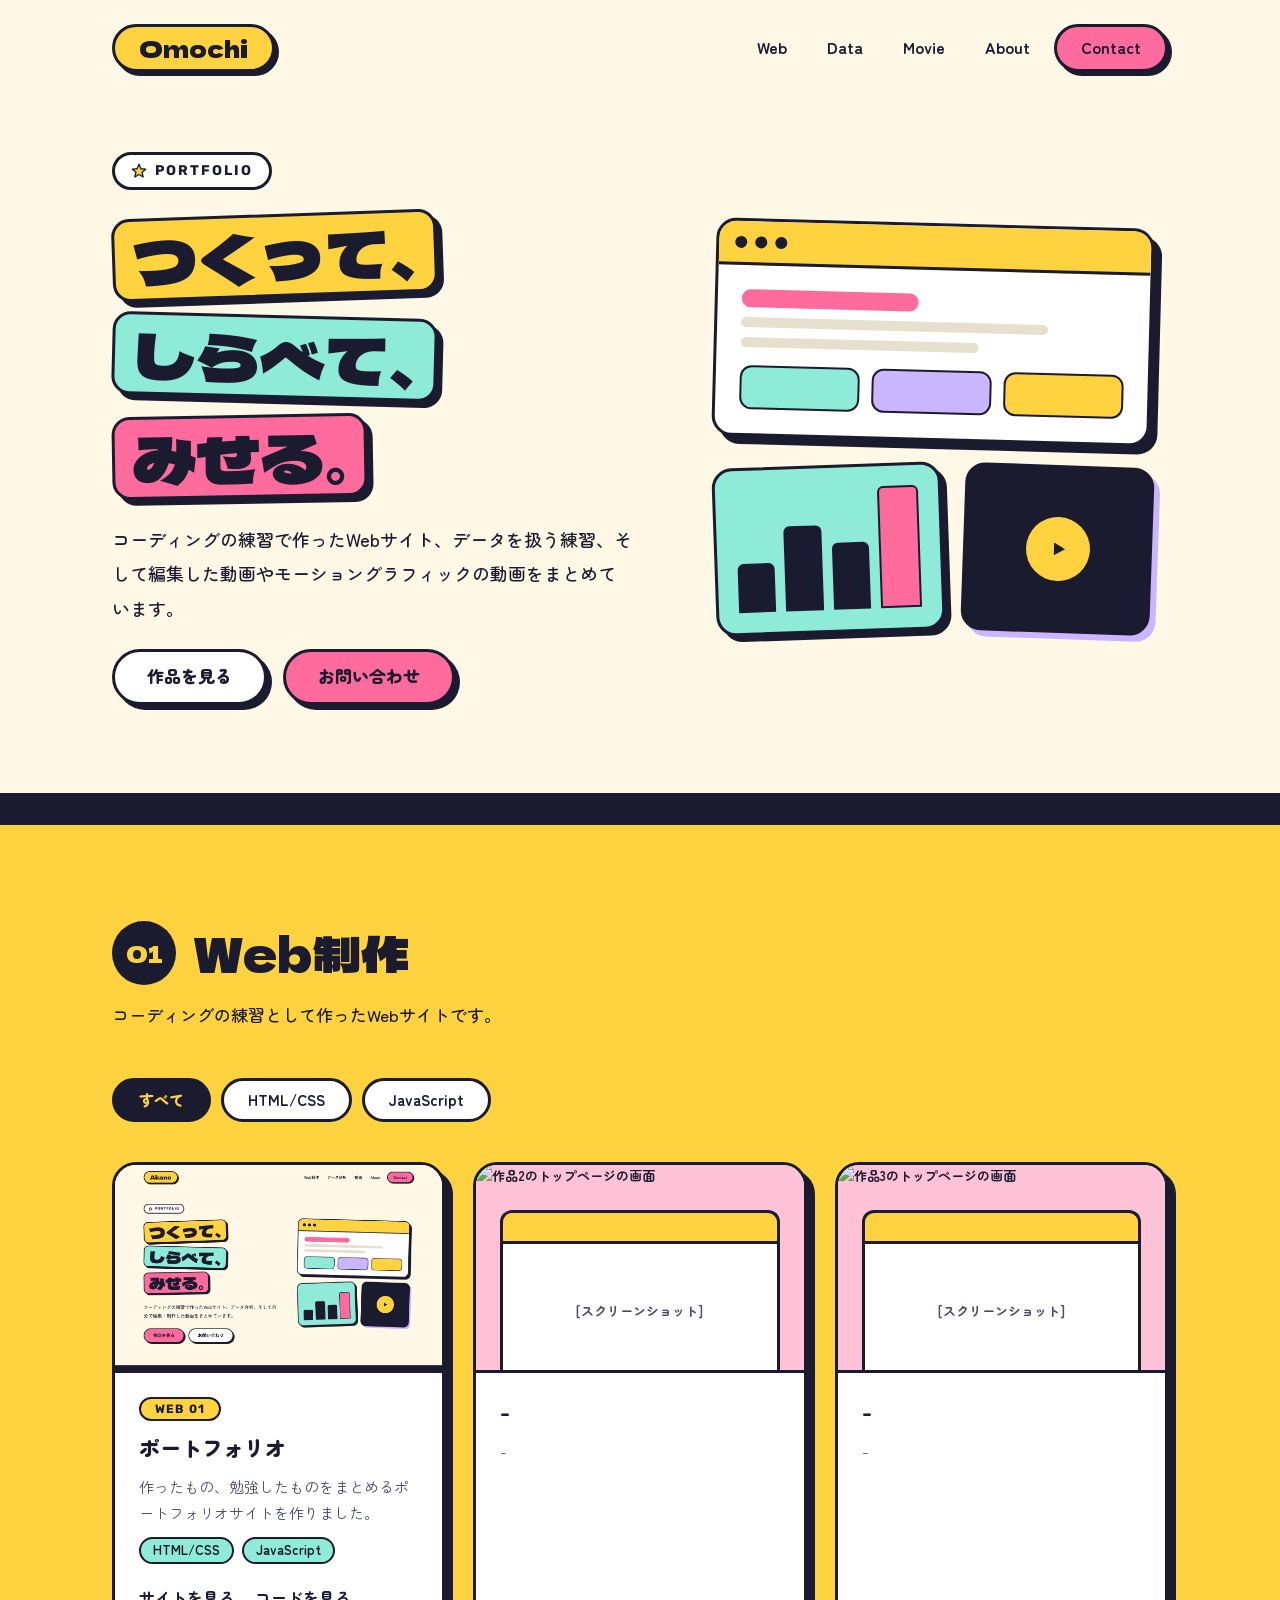
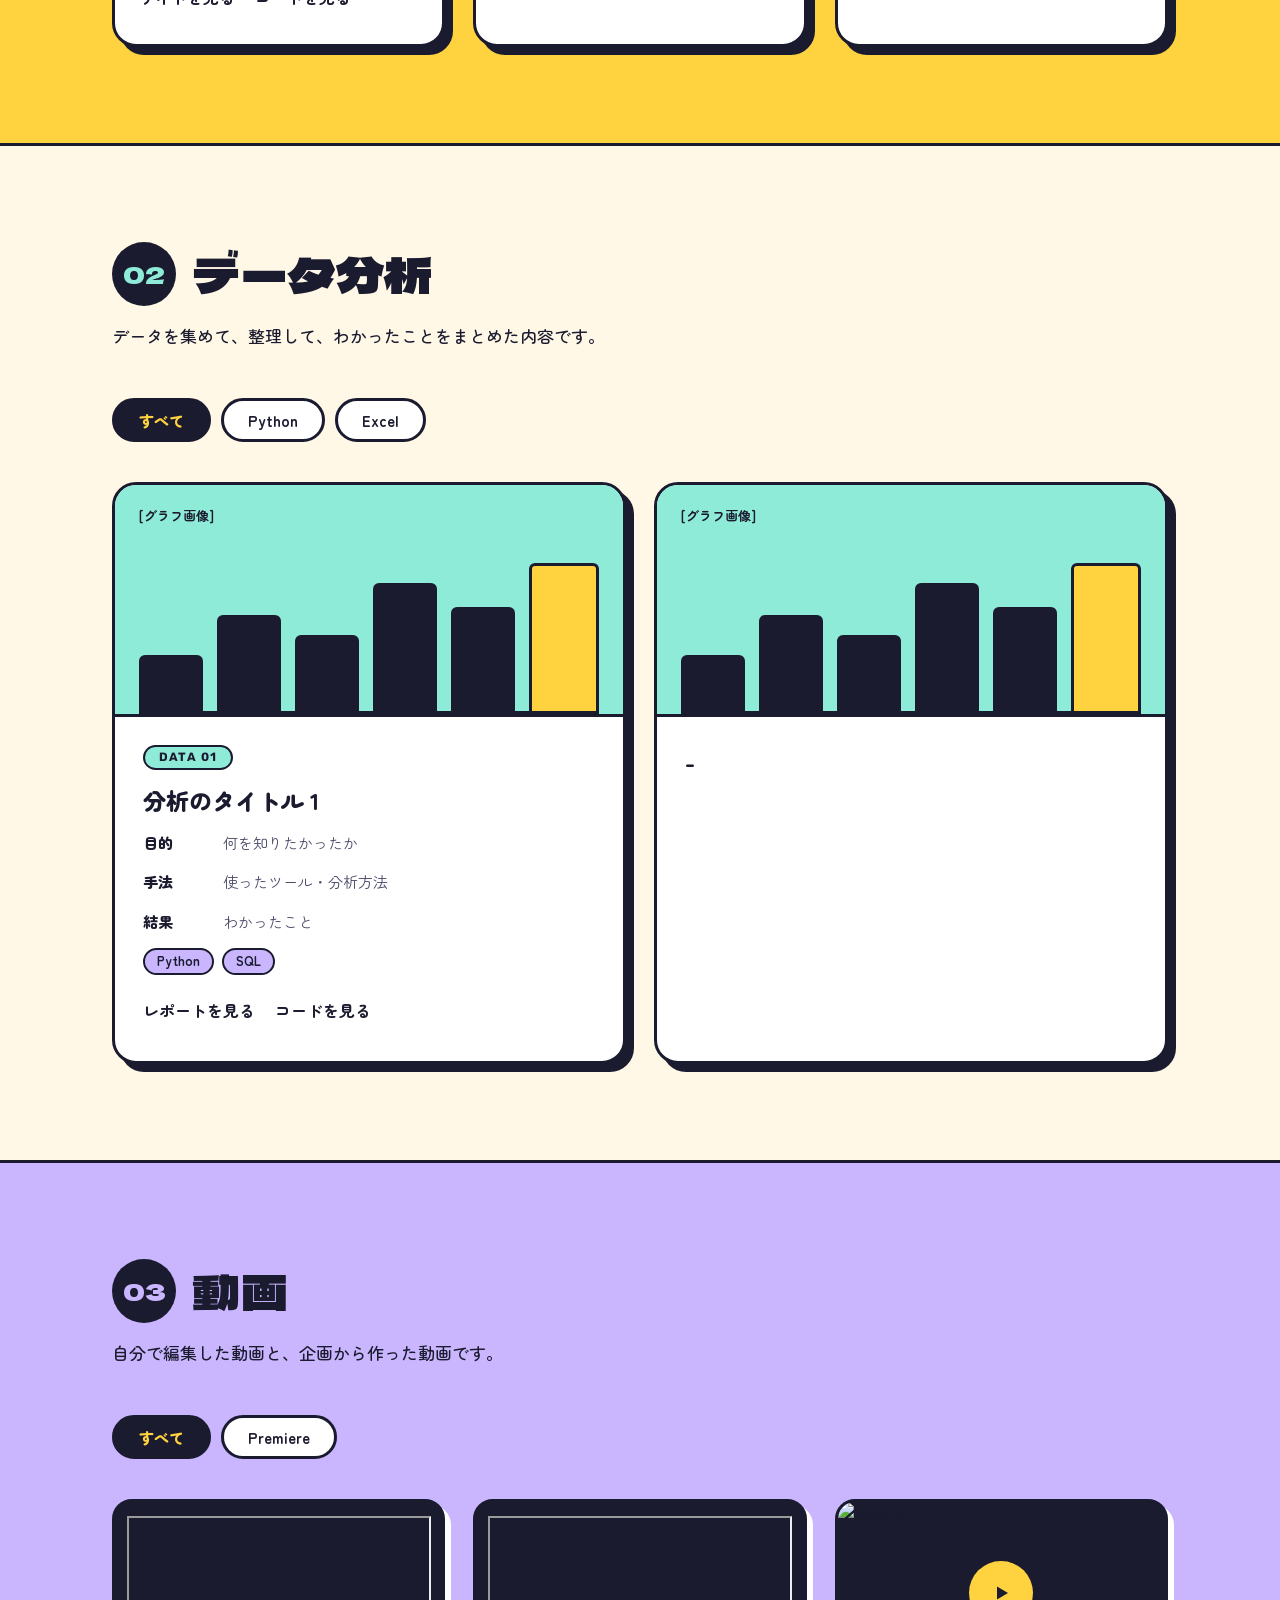
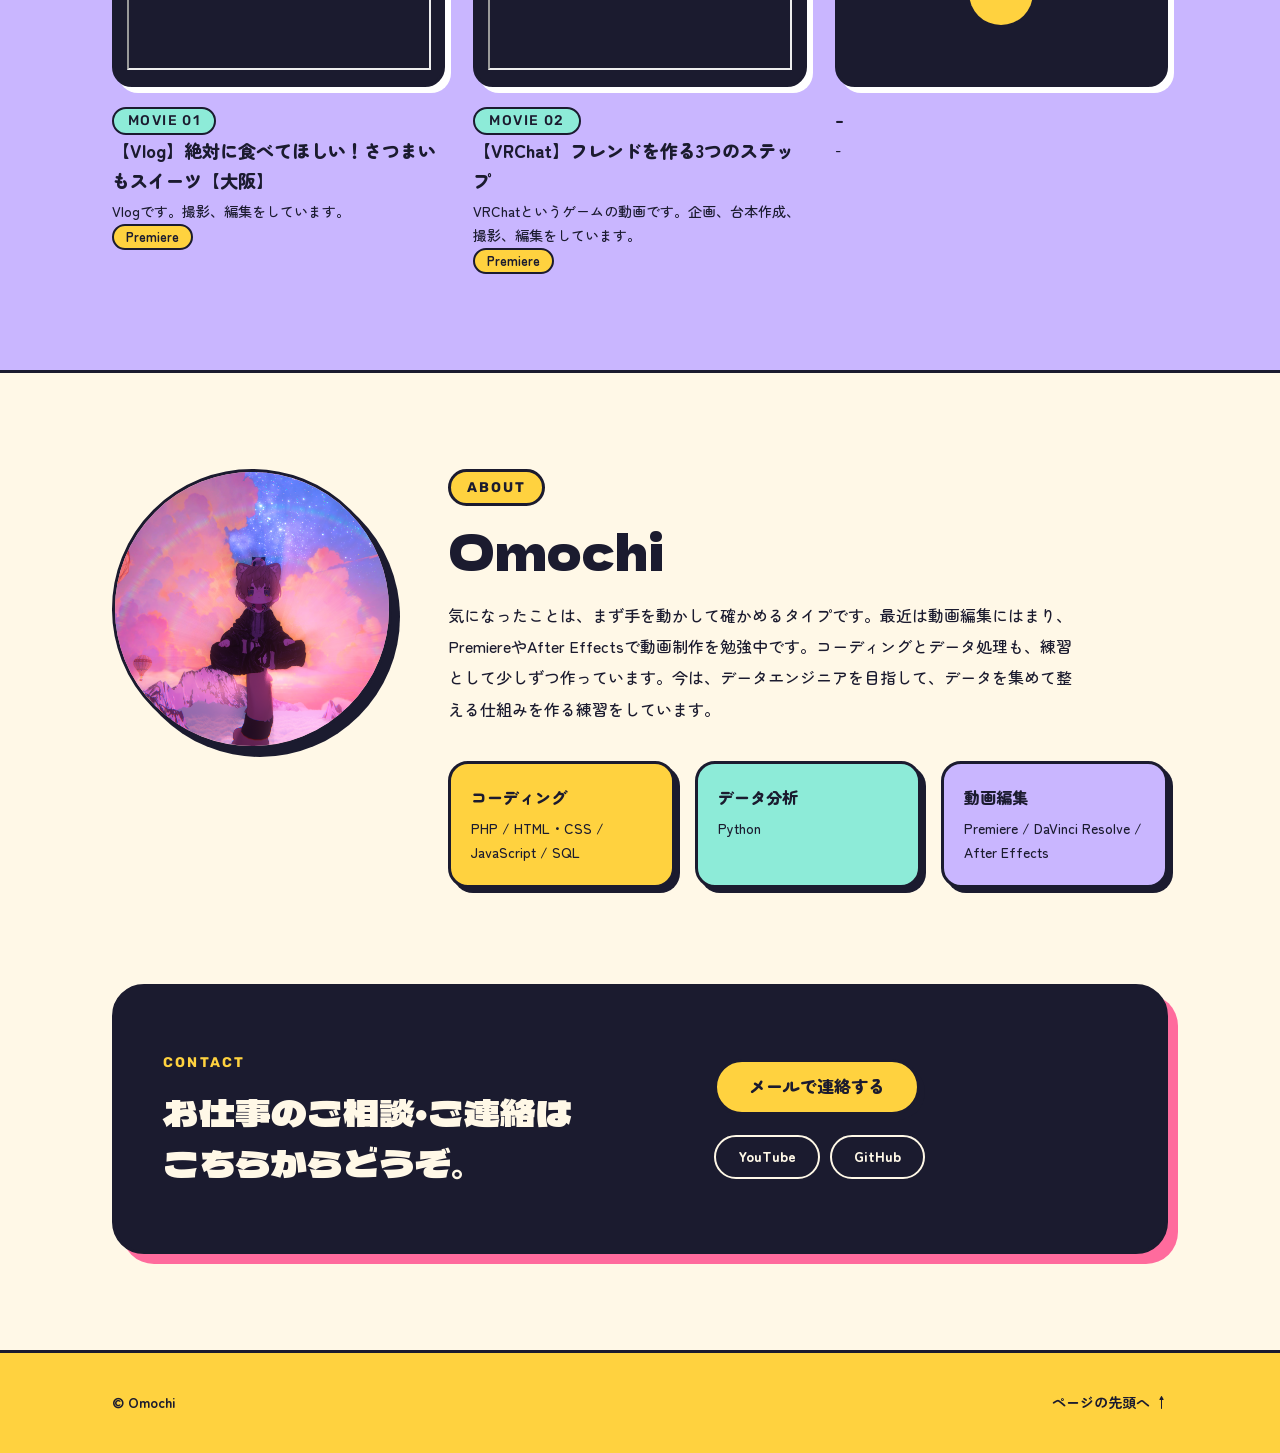
==== index.html @ e85f234b "情報入力した" ====
<!DOCTYPE html>
<html lang="ja">
    <head>
        <meta charset="UTF-8">
        <meta name="viewport" content="width=device-width, initial-scale=1.0">
        <title>Portfolio</title>
        <meta name="description" content="Web・データ・動画の作品をまとめたポートフォリオ">
        <link rel="preconnect" href="https://fonts.googleapis.com">
        <link rel="preconnect" href="https://fonts.gstatic.com" crossorigin>
        <link href="https://fonts.googleapis.com/css2?family=Dela+Gothic+One&family=Zen+Maru+Gothic:wght@400;500;700;900&family=Rubik:wght@500;700&display=swap" rel="stylesheet">
        <link rel="stylesheet" href="css/style.css">
    </head>

    <body>
        <header class="site-header" id="top">
            <div class="wrapper header-inner">
                <a href="index.html" class="pill logo">Omochi</a>

                <nav aria-label="メインメニュー">
                    <ul class="nav">
                        <li><a class="nav-link" href="#web">Web</a></li>
                        <li><a class="nav-link" href="#data">Data</a></li>
                        <li><a class="nav-link" href="#movie">Movie</a></li>
                        <li><a class="nav-link" href="#about">About</a></li>
                        <li><a class="pill pill--pink" href="#contact">Contact</a></li>
                    </ul>
                </nav>
            </div>
        </header>

        <main>
            <!-- ===== ヒーロー ===== -->
            <section class="wrapper hero">
                <div class="hero-text">
                    <div class="eyebrow">
                        <svg viewBox="0 0 24 24" aria-hidden="true"><path d="M12 2l2.9 6.6 7.1.7-5.4 4.7 1.6 7L12 17.3 5.8 21l1.6-7L2 9.3l7.1-.7z"/></svg>
                        PORTFOLIO
                    </div>
                    <h1 class="catch">
                        <span class="box box--web">つくって、</span>
                        <span class="box box--data">しらべて、</span>
                        <span class="box box--movie">みせる。</span>
                    </h1>
                    <p class="lead">コーディングの練習で作ったWebサイト、データを扱う練習、そして編集した動画やモーショングラフィックの動画をまとめています。</p>
                    <ul class="hero-buttons">
                        <li><a class="pill pill--white pill--lg" href="#web">作品を見る</a></li>
                        <li><a class="pill pill--pink pill--lg" href="#contact">お問い合わせ</a></li>
                    </ul>
                </div>

                <div class="hero-visual">
                    <!-- ① ブラウザの窓 -->
                    <div class="window">
                        <div class="window-bar">
                            <span class="dot"></span>
                            <span class="dot"></span>
                            <span class="dot"></span>
                        </div>
                        <div class="window-body">
                            <div class="line line--accent"></div>
                            <div class="line"></div>
                            <div class="line line--short"></div>
                            <div class="blocks">
                                <span class="block block--mint"></span>
                                <span class="block block--lavender"></span>
                                <span class="block block--yellow"></span>
                            </div>
                        </div>
                    </div>

                    <!-- ② と ③ のタイルを横に並べる -->
                    <div class="tiles">
                        <div class="tile tile--chart">
                            <span class="bar" style="height: 40%"></span>
                            <span class="bar" style="height: 70%"></span>
                            <span class="bar" style="height: 55%"></span>
                            <span class="bar bar--accent" style="height: 100%"></span>
                        </div>
                        <div class="tile tile--video">
                            <span class="play">
                                <svg viewBox="0 0 24 24" aria-hidden="true"><path d="M8 5.5v13l11-6.5z"/></svg>
                            </span>
                        </div>
                    </div>
                </div>
            </section>

            <hr class="divider">

            <!-- ===== Web制作 ===== -->
            <section id="web" class="section section--web">
                <div class="wrapper">
                    <div class="section-head">
                        <h2 class="section-title">
                            <span class="circle-number circle--web" aria-hidden="true">01</span>Web制作
                        </h2>
                        <p>コーディングの練習として作ったWebサイトです。</p>
                    </div>

                    <ul class="chips">
                        <li><button type="button" class="chip chip--on">すべて</button></li>
                        <li><button type="button" class="chip">HTML/CSS</button></li>
                        <li><button type="button" class="chip">JavaScript</button></li>
                    </ul>

                    <ul class="cards">
                        <li>
                            <article class="card">
                                <div class="thumb thumb--web">
                                    <img src="img/web01.png" alt="作品1のトップページの画面" width="800" height="500">
                                </div>
                                <div class="card-body">
                                    <p class="badge">WEB 01</p>
                                    <h3><a href="detail-web.html">ポートフォリオ</a></h3>
                                    <p class="card-desc">作ったもの、勉強したものをまとめるポートフォリオサイトを作りました。</p>
                                    <ul class="tags">
                                        <li>HTML/CSS</li>
                                        <li>JavaScript</li>
                                    </ul>
                                    <div class="card-links">
                                        <a href="https://nicol9632.github.io/portfolio/">サイトを見る</a>
                                        <a href="https://github.com/Nicol9632/portfolio">コードを見る</a>
                                    </div>
                                </div>
                            </article>
                        </li>
                        <li>
                            <article class="card">
                                <div class="thumb thumb--web">
                                    <img src="img/work03.webp" alt="作品2のトップページの画面" width="800" height="500" loading="lazy">
                                </div>
                                <div class="card-body">
                                    <h3><a href="detail-web.html">-</a></h3>
                                    <p class="card-desc">-</p>
                                </div>
                            </article>
                        </li>
                        <li>
                            <article class="card">
                                <div class="thumb thumb--web">
                                    <img src="img/work03.webp" alt="作品3のトップページの画面" width="800" height="500" loading="lazy">
                                </div>
                                <div class="card-body">
                                    <h3><a href="detail-web.html">-</a></h3>
                                    <p class="card-desc">-</p>
                                </div>
                            </article>
                        </li>
                    </ul>
                </div>
            </section>

            <!-- ===== データ分析 ===== -->
            <section id="data" class="section section--data">
                <div class="wrapper">
                    <div class="section-head">
                        <h2 class="section-title">
                            <span class="circle-number circle--data" aria-hidden="true">02</span>データ分析
                        </h2>
                        <p>データを集めて、整理して、わかったことをまとめた内容です。</p>
                    </div>
                    
                    <ul class="chips">
                        <li><button type="button" class="chip chip--on">すべて</button></li>
                        <li><button type="button" class="chip">Python</button></li>
                        <li><button type="button" class="chip">Excel</button></li>
                    </ul>

                    <ul class="cards cards--data">
                        <li>
                            <article class="card">
                                <div class="thumb thumb--data">
                                    <div class="thumb-chart">
                                        <span class="bar" style="height: 3.5rem"></span>
                                        <span class="bar" style="height: 6rem"></span>
                                        <span class="bar" style="height: 4.75rem"></span>
                                        <span class="bar" style="height: 8rem"></span>
                                        <span class="bar" style="height: 6.5rem"></span>
                                        <span class="bar bar--highlight" style="height: 9.25rem"></span>
                                    </div>
                                </div>
                                <div class="card-body">
                                    <p class="badge badge--data">DATA 01</p>
                                    <h3><a href="detail-data.html">分析のタイトル 1</a></h3>
                                    <dl class="data-detail">
                                        <dt>目的</dt>
                                        <dd>何を知りたかったか</dd>
                                        <dt>手法</dt>
                                        <dd>使ったツール・分析方法</dd>
                                        <dt>結果</dt>
                                        <dd>わかったこと</dd>
                                    </dl>
                                    <ul class="tags tags--data">
                                        <li>Python</li>
                                        <li>SQL</li>
                                    </ul>
                                    <div class="card-links">
                                        <a href="#">レポートを見る</a>
                                        <a href="#">コードを見る</a>
                                    </div>
                                </div>
                            </article>
                        </li>
                        <li>
                            <article class="card">
                                <div class="thumb thumb--data">
                                    <div class="thumb-chart">
                                        <span class="bar" style="height: 3.5rem"></span>
                                        <span class="bar" style="height: 6rem"></span>
                                        <span class="bar" style="height: 4.75rem"></span>
                                        <span class="bar" style="height: 8rem"></span>
                                        <span class="bar" style="height: 6.5rem"></span>
                                        <span class="bar bar--highlight" style="height: 9.25rem"></span>
                                    </div>
                                </div>
                                <div class="card-body">
                                    <h3>-</h3>
                                </div>
                            </article>
                        </li>
                    </ul>
                </div>
            </section>

            <!-- ===== 動画 ===== -->
            <section id="movie" class="section section--movie">
                <div class="wrapper">
                    <div class="section-head">
                        <h2 class="section-title">
                            <span class="circle-number circle--movie" aria-hidden="true">03</span>動画
                        </h2>
                        <p>自分で編集した動画と、企画から作った動画です。</p>
                    </div>

                    <ul class="chips">
                        <li><button type="button" class="chip chip--on">すべて</button></li>
                        <li><button type="button" class="chip">Premiere</button></li>
                    </ul>

                    <ul class="videos">
                        <li>
                            <div class="video-thumb">
                                <iframe
                                    src="https://www.youtube-nocookie.com/embed/9CtFzP4i19c"
                                    title="動画のタイトル 1"
                                    loading="lazy"
                                    referrerpolicy="strict-origin-when-cross-origin"
                                    allow="encrypted-media; picture-in-picture"
                                    allowfullscreen></iframe>
                            </div>
                            <div>
                                <p class="badge badge--movie">MOVIE 01</p>
                                <h3><a href="detail-movie.html">【Vlog】絶対に食べてほしい！さつまいもスイーツ【大阪】</a></h3>
                                <p>Vlogです。撮影、編集をしています。</p>
                                <ul class="tags tags--movie">
                                    <li>Premiere</li>
                                </ul>
                            </div>
                        </li>
                        <li>
                            <div class="video-thumb">
                                <iframe
                                    src="https://www.youtube.com/embed/8xnH2M6A8n0?si=V2394Ttqogjkibgtc"
                                    title="動画のタイトル 1"
                                    loading="lazy"
                                    referrerpolicy="strict-origin-when-cross-origin"
                                    allow="encrypted-media; picture-in-picture"
                                    allowfullscreen></iframe>
                            </div>
                            <div>
                                <p class="badge badge--movie">MOVIE 02</p>
                                <h3><a href="detail-movie.html">【VRChat】フレンドを作る3つのステップ</a></h3>
                                <p>VRChatというゲームの動画です。企画、台本作成、撮影、編集をしています。</p>
                                <ul class="tags tags--movie">
                                    <li>Premiere</li>
                                </ul>
                            </div>
                        </li><li>
                            <div class="video-thumb">
                                <img src="images/movie03.webp" alt="動画3のサムネイル" width="1280" height="720" loading="lazy">
                                <span class="play"><svg viewBox="0 0 24 24" aria-hidden="true"><path d="M8 5.5v13l11-6.5z"/></svg></span>
                            </div>
                            <div>
                                <h3>-</h3>
                                <p>-</p>
                            </div>
                        </li>
                    </ul>
                </div>
            </section>

            <!-- ===== About ===== -->
            <section id="about" class="section">
                <div class="wrapper about">
                    
                    <div class="about-photo">
                        <img src="img/profile.png" alt="Omochi のプロフィール画像" width="560" height="560">
                    </div>
                    <div class="about-body">
                        <p class="eyebrow eyebrow--yellow">ABOUT</p>
                        <h2 class="about-name">Omochi</h2>
                        <p class="about-text">気になったことは、まず手を動かして確かめるタイプです。最近は動画編集にはまり、PremiereやAfter Effectsで動画制作を勉強中です。コーディングとデータ処理も、練習として少しずつ作っています。今は、データエンジニアを目指して、データを集めて整える仕組みを作る練習をしています。</p>
                        <ul class="skills">
                            <li class="skill skill--yellow">
                                <h3>コーディング</h3>
                                <p>PHP / HTML・CSS / JavaScript / SQL</p>
                            </li>
                            <li class="skill skill--green">
                                <h3>データ分析</h3>
                                <p>Python</p>
                            </li>
                            <li class="skill skill--lavender">
                                <h3>動画編集</h3>
                                <p>Premiere / DaVinci Resolve / After Effects</p>
                            </li>
                        </ul>
                    </div>
                </div>
            </section>

            <!-- ===== Contact ===== -->
            <section id="contact" class="contact">
                <div class="wrapper">
                    <div class="contact-box">
                        <div class="contact-text">
                            <p class="contact-label">CONTACT</p>
                            <h2 class="contact-title">お仕事のご相談・ご連絡は<br>こちらからどうぞ。</h2>
                        </div>
                        <div class="contact-links">
                            <a class="pill pill--lg" href="mailto:mfmf.mfmf.mfmf.pu@gmail.com">メールで連絡する</a>
                            <ul class="sns">
                                <li><a href="https://www.youtube.com/channel/UCH_12EH_TtiWpbzm6Z67nOQ">YouTube</a></li>
                                <li><a href="https://github.com/Nicol9632">GitHub</a></li>
                                <!-- <li><a href="#">X</a></li> 一旦なし　--> 
                            </ul>
                        </div>
                    </div>
                </div>
            </section>
        </main>

        <footer class="site-footer">
            <div class="wrapper footer-inner">
                <small>© Omochi</small>
                <a href="#top">ページの先頭へ ↑</a>
            </div>
        </footer>

        <script src="js/main.js"></script>
    </body>
</html>
---- css/style.css ----
:root {
  --ink: #1B1B2F;
  --ink-soft: #4A4A68;     /* 説明文のグレー */
  --cream: #FFF8E7;
  --yellow: #FFD23F;
  --green: #8DEBD8;
  --pink: #FF6B9D;
  --pink-soft: #FFC2D6;
  --lavender: #C9B6FF;
  --white: #FFFFFF;
  --gray: #E5E5E5;
}

*, *::before, *::after { box-sizing: border-box; }

body {
  margin: 0;
  font-family: "Zen Maru Gothic", sans-serif;
  line-height: 1.7;
  color: var(--ink);
  background-color: var(--cream);
  overflow-x: clip;        /* 傾けた図形が、横にはみ出さないように */
}

a { color: inherit; text-decoration: none; }
a:focus-visible { outline: 3px solid var(--ink); outline-offset: 3px; }

.wrapper {
  max-width: 70rem;
  padding: 0 2rem;
  margin: 0 auto;
}

/* ===== ヘッダー ===== */
.header-inner {
  display: flex;
  flex-wrap: wrap;
  align-items: center;
  justify-content: space-between;
  gap: 1rem 1.5rem;
  min-height: 6rem;
}

/* 丸いボタン */
.pill {
  display: inline-flex;
  align-items: center;
  justify-content: center;
  min-height: 3rem;
  padding: 0 1.5rem;
  background: var(--yellow);
  border: 3px solid var(--ink);
  border-radius: 999px;
  box-shadow: 4px 4px 0 var(--ink);
}

/* 色のバリエーション（.pill より後に書く） */
.pill--pink  { background: var(--pink);  font-weight: 700; }
.pill--white { background: var(--white); font-weight: 700; }

/* 大きいボタン */
.pill--lg {
  min-height: 3.5rem;
  padding: 0 2rem;
  box-shadow: 5px 5px 0 var(--ink);
  font-size: 1.0625rem;
  font-weight: 900;
}

.pill:hover {
  transform: translate(2px, 2px);
  box-shadow: 2px 2px 0 var(--ink);
}

.logo {
  font-family: "Dela Gothic One", sans-serif;
  font-size: 1.5rem;
}

.nav {
  display: flex;
  flex-wrap: wrap;
  align-items: center;
  gap: 0.5rem;
  margin: 0;
  padding: 0;
  list-style: none;
}

.nav-link {
  display: inline-flex;
  align-items: center;
  min-height: 3rem;
  padding: 0 1rem;
  font-weight: 700;
}
.nav-link:hover {
  text-decoration: underline;
  text-decoration-thickness: 3px;
  text-underline-offset: 4px;
}

/* ===== ヒーロー ===== */
.hero {
  display: flex;
  flex-wrap: wrap;
  align-items: center;
  gap: 3.5rem;
  padding-block: 3.5rem 5.5rem;
}

.hero-text {
  flex: 1 1 28.75rem;
  min-width: 0;
  display: flex;
  flex-direction: column;
  align-items: flex-start;
  gap: 1.5rem;
}

/* 「PORTFOLIO」「ABOUT」のチップ */
.eyebrow {
  display: inline-flex;
  align-items: center;
  gap: 0.5rem;
  margin: 0;
  padding: 0.25rem 1rem;
  background: var(--white);
  border: 3px solid var(--ink);
  border-radius: 999px;
  font-family: "Rubik", sans-serif;
  font-size: 0.875rem;
  font-weight: 700;
  letter-spacing: 0.14em;
  line-height: 1.7;
}
.eyebrow--yellow { background: var(--yellow); }
.eyebrow svg { width: 1rem; height: 1rem; }
.eyebrow path {
  fill: var(--yellow);
  stroke: var(--ink);
  stroke-width: 2;
  stroke-linejoin: round;
}

/* キャッチコピー */
.catch {
  display: flex;
  flex-direction: column;
  align-items: flex-start;
  gap: 1.125rem;
  margin: 0;
  font-family: "Dela Gothic One", sans-serif;
  font-weight: 400;
  font-size: 4rem;
  line-height: 1.2;
}

.box {
  padding: 0 1.125rem;
  background: var(--yellow);
  border: 3px solid var(--ink);
  border-radius: 1.125rem;
  box-shadow: 6px 6px 0 var(--ink);
}
.box--web   { transform: rotate(-2deg); }
.box--data  { background: var(--green); transform: rotate(1.5deg); }
.box--movie { background: var(--pink);  transform: rotate(-1deg); }

.lead {
  margin: 0;
  max-width: 32.5rem;
  font-size: 1.125rem;
  font-weight: 500;
  line-height: 1.9;
}

.hero-buttons {
  display: flex;
  flex-wrap: wrap;
  gap: 1rem;
  margin: 0;
  padding: 0;
  list-style: none;
}

/* 右の図形 */
.hero-visual {
  flex: 1 1 25rem;
  min-width: 0;
  display: flex;
  flex-direction: column;
  gap: 1.5rem;
  padding: 1rem;
}

/* ① 窓 */
.window {
  background: var(--white);
  border: 3px solid var(--ink);
  border-radius: 1.25rem;
  box-shadow: 8px 8px 0 var(--ink);
  overflow: hidden;
  transform: rotate(1.5deg);
}
.window-bar {
  display: flex;
  align-items: center;
  gap: 0.5rem;
  min-height: 2.75rem;
  padding: 0 1rem;
  background: var(--yellow);
  border-bottom: 3px solid var(--ink);
}
.dot {
  width: 0.75rem;
  height: 0.75rem;
  border-radius: 50%;
  background: var(--ink);
}
.window-body {
  display: flex;
  flex-direction: column;
  gap: 0.625rem;
  height: 10.5rem;
  padding: 1.5rem;
}
.line {
  width: 80%;
  height: 0.625rem;
  border-radius: 999px;
  background: #E7E0CF;
}
.line--accent { width: 46%; height: 1.125rem; background: var(--pink); }
.line--short  { width: 62%; }
.blocks { display: flex; gap: 0.75rem; margin-top: auto; }
.block {
  flex: 1;
  height: 2.75rem;
  border: 2px solid var(--ink);
  border-radius: 0.75rem;
}
.block--mint     { background: var(--green); }
.block--lavender { background: var(--lavender); }
.block--yellow   { background: var(--yellow); }

/* ② ③ タイル */
.tiles { display: flex; gap: 1.25rem; }
.tile {
  flex: 1;
  min-width: 0;
  height: 10.5rem;
  border: 3px solid var(--ink);
  border-radius: 1.25rem;
  box-shadow: 6px 6px 0 var(--ink);
}

/* ② 棒グラフ（Dataのサムネイルでも、使い回す） */
.tile--chart {
  display: flex;
  align-items: flex-end;
  gap: 0.625rem;
  padding: 1.25rem;
  background: var(--green);
  transform: rotate(-2deg);
}
.bar {
  flex: 1;
  background: var(--ink);
  border-radius: 0.375rem 0.375rem 0 0;
}
.bar--accent { background: var(--pink); border: 2px solid var(--ink); }

/* ③ 再生ボタン（動画のサムネイルでも、使い回す） */
.tile--video {
  display: flex;
  align-items: center;
  justify-content: center;
  background: var(--ink);
  box-shadow: 6px 6px 0 var(--lavender);
  transform: rotate(2deg);
}
.play {
  display: flex;
  align-items: center;
  justify-content: center;
  width: 4rem;
  height: 4rem;
  border-radius: 50%;
  background: var(--yellow);
}
.play svg { width: 1.5rem; height: 1.5rem; fill: var(--ink); }

.divider {
  height: 2rem;
  margin: 0;
  border: 0;
  background: var(--ink);
}

/* ===== セクション共通 ===== */
.section { padding-block: 6rem; }

.section-head { margin-bottom: 3rem; }
.section-head p {
  margin: 1rem 0 0;
  max-width: 35rem;
  font-size: 1.0625rem;
  font-weight: 500;
}

.section-title {
  display: flex;
  align-items: center;
  gap: 1rem;
  margin: 0;
  font-family: "Dela Gothic One", sans-serif;
  font-weight: 400;
  font-size: 3rem;
  line-height: 1.2;
}

/* 丸い番号 */
.circle-number {
  display: inline-grid;
  place-items: center;
  flex: none;
  inline-size: 4rem;
  aspect-ratio: 1;
  border-radius: 50%;
  background: var(--ink);
  font-size: 1.5rem;
  line-height: 1;
}
.circle--web   { color: var(--yellow); }
.circle--data  { color: var(--green); }
.circle--movie { color: var(--lavender); }

.section--web {
  background: var(--yellow);
  border-bottom: 3px solid var(--ink);
}
.section--data { background: var(--cream); }
.section--movie {
  background: var(--lavender);
  border-block: 3px solid var(--ink);
}

/* ===== カードの並び ===== */
.cards {
  display: flex;
  flex-wrap: wrap;
  gap: 2rem 1.75rem;
  margin: 0;
  padding: 0;
  list-style: none;
}
.cards > li {
  display: flex;
  flex: 1 1 18.75rem;
  min-width: 0;
}
.cards--data > li { flex-basis: 27.5rem; }

/* ===== カード1枚 ===== */
.card {
  flex: 1;
  display: flex;
  flex-direction: column;
  background: var(--white);
  border: 3px solid var(--ink);
  border-radius: 1.5rem;
  box-shadow: 8px 8px 0 var(--ink);
  overflow: hidden;
}

/* 画像の枠（画像が無い時は、仮の表示が出る） */
.thumb {
  position: relative;
  display: grid;
  place-items: center;
  aspect-ratio: 8 / 5;
  border-bottom: 3px solid var(--ink);
  background: repeating-linear-gradient(45deg, var(--gray) 0 1rem, var(--white) 1rem 2rem);
  font-size: 0.8125rem;
  font-weight: 700;
}
.thumb img {
  position: static;
  inset: 0;
  z-index: 1;               /* 仮の表示より上に重ねる */
  width: 100%;
  height: 100%;
  object-fit: cover;
}

/* Web：ピンク地にブラウザの窓 */
.thumb--web {
  aspect-ratio: auto;
  height: 13rem;
  background: var(--pink-soft);
  overflow: hidden;
}
.thumb--web::before {
  content: "";
  position: absolute;
  left: 1.5rem;
  right: 1.5rem;
  bottom: 0;
  height: 10rem;
  background: linear-gradient(
    var(--yellow) 0 1.75rem,
    var(--ink) 1.75rem calc(1.75rem + 3px),
    var(--white) calc(1.75rem + 3px)
  );
  border: 3px solid var(--ink);
  border-bottom: 0;
  border-radius: 0.75rem 0.75rem 0 0;
}
.thumb--web::after {
  content: "[スクリーンショット]";
  position: absolute;
  bottom: 3rem;
  color: var(--ink-soft);
}

/* Data：ミント地に棒グラフ */
.thumb--data {
  aspect-ratio: auto;
  height: 14.5rem;
  padding: 1.25rem 1.5rem 0;
  background: var(--green);
  grid-template-rows: auto 1fr;
  place-items: start;
}
.thumb--data::before { content: "[グラフ画像]"; }
.thumb-chart {
  align-self: end;
  width: 100%;
  height: 9.5rem;
  display: flex;
  align-items: flex-end;
  gap: 0.875rem;
  border-bottom: 3px solid var(--ink);
}
.bar--highlight {
  background: var(--yellow);
  border: 3px solid var(--ink);
  border-bottom: 0;
}

/* カードの本文 */
.card-body {
  flex: 1;
  display: flex;
  flex-direction: column;
  gap: 0.75rem;
  padding: 1.5rem;
}
.card-body p { margin: 0; }
.card-desc { color: var(--ink-soft); font-size: 0.9375rem; }

.badge {
  align-self: flex-start;
  padding: 0 0.875rem;
  background: var(--yellow);
  color: var(--ink);
  border: 2px solid var(--ink);
  border-radius: 999px;
  font-family: "Rubik", sans-serif;
  font-size: 0.75rem;
  font-weight: 700;
  letter-spacing: 0.1em;
}
.badge--data { background: var(--green); }
.badge--movie { background: var(--green); width: fit-content;}

.card h3 {
  margin: 0;
  font-size: 1.3125rem;
  font-weight: 900;
  line-height: 1.4;
}

.tags {
  display: flex;
  flex-wrap: wrap;
  gap: 0.5rem;
  margin: 0;
  padding: 0;
  list-style: none;
}
.tags li {
  padding: 0 0.75rem;
  background: var(--green);
  border: 2px solid var(--ink);
  border-radius: 999px;
  font-size: 0.8125rem;
  font-weight: 700;
}
/* .tags li:nth-child(even) { background: var(--lavender); } */
.tags--data li { background: var(--lavender); }
.tags--movie li { background: var(--yellow); }

.card-links {
  display: flex;
  flex-wrap: wrap;
  gap: 0.25rem 1.25rem;
  margin-top: auto;
}
.card-links a {
  display: inline-flex;
  align-items: center;
  min-height: 2.75rem;
  font-weight: 700;
}
/* .card-links a:first-child { font-weight: 900; } */

.card h3 a:hover,
.card-links a:hover,
.videos h3 a:hover {
  text-decoration: underline;
  text-decoration-thickness: 3px;
  text-underline-offset: 4px;
}

/* Dataのカードだけ、少し大きく */
.cards--data .card-body { padding: 1.75rem; gap: 0.875rem; }
.cards--data h3 { font-size: 1.4375rem; }

/* 目的・手法・結果 */
.data-detail {
  display: grid;
  grid-template-columns: 4rem 1fr;
  gap: 0.875rem 1rem;
  margin: 0;
  font-size: 0.9375rem;
}
.data-detail dt { font-weight: 900; }
.data-detail dd { margin: 0; color: var(--ink-soft); }

/* ===== 動画 ===== */
.chips {
  display: flex;
  flex-wrap: wrap;
  gap: 0.625rem;
  margin: 0 0 2.5rem;
  padding: 0;
  list-style: none;
}
.chip {
  min-height: 2.75rem;
  padding: 0 1.5rem;
  background: var(--white);
  color: var(--ink);
  border: 3px solid var(--ink);
  border-radius: 999px;
  font-family: inherit;
  font-size: 0.9375rem;
  font-weight: 700;
  cursor: pointer;
}
.chip--on { background: var(--ink); color: var(--yellow); font-weight: 900; }

.videos {
  display: flex;
  flex-wrap: wrap;
  gap: 2.25rem 1.75rem;
  margin: 0;
  padding: 0;
  list-style: none;
}
.videos > li {
  flex: 1 1 18.75rem;
  min-width: 0;
  display: flex;
  flex-direction: column;
  gap: 1rem;
}

.video-thumb {
  position: relative;
  display: grid;
  place-items: center;
  aspect-ratio: 16 / 9;
  background: var(--ink);
  border: 3px solid var(--ink);
  border-radius: 1.25rem;
  box-shadow: 6px 6px 0 var(--white);
  overflow: hidden;
}
.video-thumb img {
  position: absolute;
  inset: 0;
  width: 100%;
  height: 100%;
  object-fit: cover;
}
.video-thumb .play { position: relative; z-index: 1; }

.videos h3 { margin: 0; font-size: 1.125rem; font-weight: 900; }
.videos p { margin: 0.25rem 0 0; font-size: 0.875rem; font-weight: 500; }

/* ===== About ===== */
.about {
  display: flex;
  flex-wrap: wrap;
  align-items: flex-start;
  gap: 3.5rem;
}
.about-photo {
  flex: 0 1 17.5rem;
  display: grid;
  place-items: center;
  width: 100%;
  max-width: 17.5rem;
  aspect-ratio: 1;
  background: var(--pink-soft);
  border: 3px solid var(--ink);
  border-radius: 50%;
  box-shadow: 8px 8px 0 var(--ink);
  overflow: hidden;
  font-size: 0.875rem;
  font-weight: 700;
}
.about-body { flex: 1 1 30rem; min-width: 0; }
.about-photo img {
  width: 100%;
  height: 100%;
  object-fit: cover;
}.about-name {
  margin: 1rem 0 0;
  font-family: "Dela Gothic One", sans-serif;
  font-weight: 400;
  font-size: 3rem;
  line-height: 1.2;
}
.about-text {
  margin: 1.25rem 0 0;
  max-width: 39rem;
  font-weight: 500;
  line-height: 1.95;
}

.skills {
  display: flex;
  flex-wrap: wrap;
  gap: 1.25rem;
  margin: 2.25rem 0 0;
  padding: 0;
  list-style: none;
}
.skill {
  flex: 1 1 11rem;
  min-width: 0;
  padding: 1.25rem;
  border: 3px solid var(--ink);
  border-radius: 1.25rem;
  box-shadow: 5px 5px 0 var(--ink);
}
.skill h3 { margin: 0; font-size: 1rem; font-weight: 900; }
.skill p  { margin: 0.375rem 0 0; font-size: 0.875rem; font-weight: 500; }
.skill--yellow   { background: var(--yellow); }
.skill--green    { background: var(--green); }
.skill--lavender { background: var(--lavender); }

/* ===== Contact ===== */
.contact { padding-bottom: 6rem; }

.contact-box {
  display: flex;
  flex-wrap: wrap;
  align-items: center;
  gap: 2rem 3rem;
  padding: 4rem 3rem;
  background: var(--ink);
  border: 3px solid var(--ink);
  border-radius: 2rem;
  box-shadow: 10px 10px 0 var(--pink);
}
.contact-text { flex: 1 1 23.75rem; min-width: 0; }
.contact-label {
  margin: 0;
  color: var(--yellow);
  font-family: "Rubik", sans-serif;
  font-size: 0.875rem;
  font-weight: 700;
  letter-spacing: 0.16em;
}
.contact-title {
  margin: 0.75rem 0 0;
  color: var(--cream);
  font-family: "Dela Gothic One", sans-serif;
  font-weight: 400;
  font-size: 2.25rem;
  line-height: 1.4;
}

.contact-links {
  flex: 1 1 17.5rem;
  min-width: 0;
  display: flex;
  flex-direction: column;
  align-items: flex-start;
  gap: 1.25rem;
}
.sns {
  display: flex;
  flex-wrap: wrap;
  gap: 0.625rem;
  margin: 0;
  padding: 0;
  list-style: none;
}
.sns a {
  display: inline-flex;
  align-items: center;
  min-height: 2.75rem;
  padding: 0 1.375rem;
  border: 2px solid var(--cream);
  border-radius: 999px;
  color: var(--cream);
  font-size: 0.875rem;
  font-weight: 900;
}
.sns a:hover { background: var(--cream); color: var(--ink); }

/* ===== フッター ===== */
.site-footer {
  background: var(--yellow);
  border-top: 3px solid var(--ink);
}
.footer-inner {
  display: flex;
  flex-wrap: wrap;
  justify-content: space-between;
  align-items: center;
  gap: 0.5rem;
  padding-block: 1.75rem;
  font-size: 0.875rem;
  font-weight: 700;
}
.footer-inner small { font-size: inherit; }
.footer-inner a {
  display: inline-flex;
  align-items: center;
  min-height: 2.75rem;
}
.footer-inner a:hover {
  text-decoration: underline;
  text-decoration-thickness: 3px;
  text-underline-offset: 4px;
}

/* ===== 狭い画面 ===== */
@media (max-width: 640px) {
  .header-inner { justify-content: center; padding-block: 1rem; }
  .nav { justify-content: center; }

  .hero { padding-block: 2rem 4rem; }
  .catch { font-size: 2.5rem; }

  .section { padding-block: 4rem; }
  .section-title { font-size: 2rem; }
  .circle-number { inline-size: 3.5rem; font-size: 1.25rem; }
  .about-name { font-size: 2.25rem; }

  .contact-box { padding: 2.5rem 1.5rem; }
  .contact-title { font-size: 1.5rem; }
}
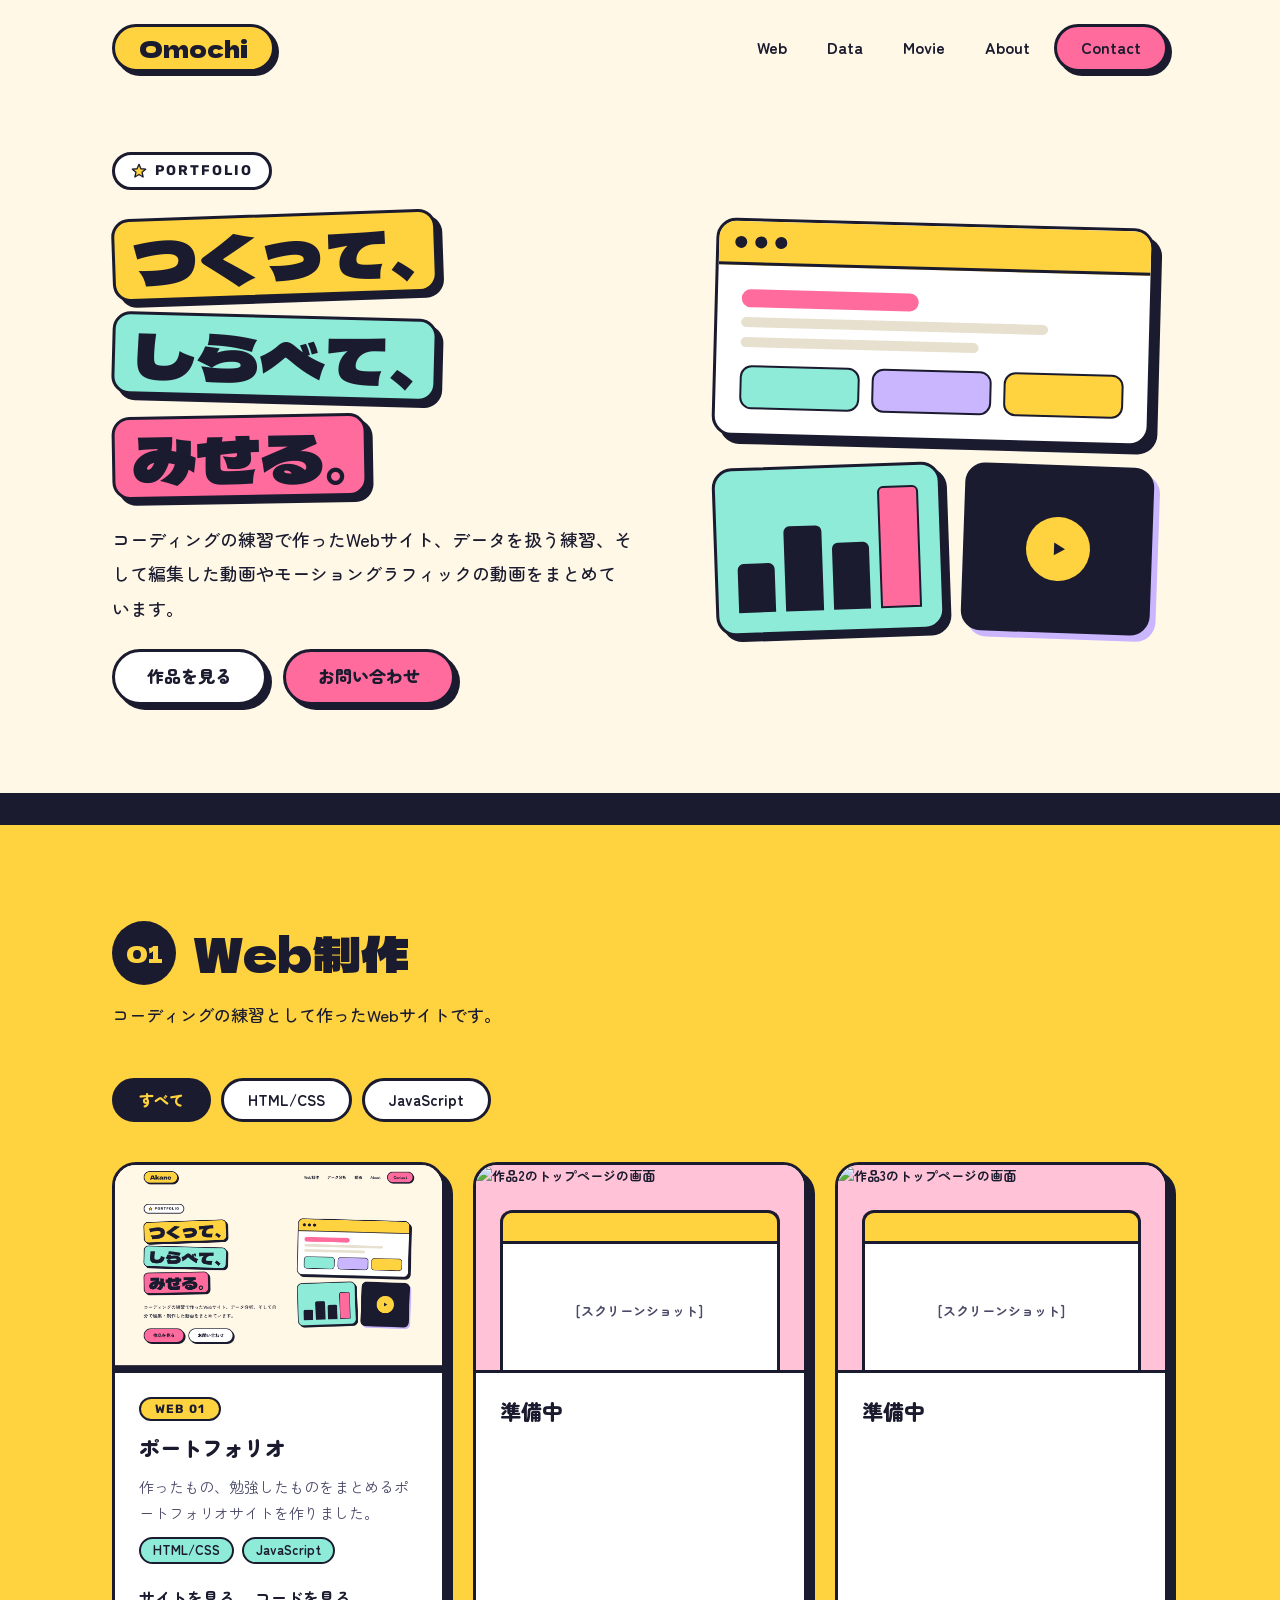
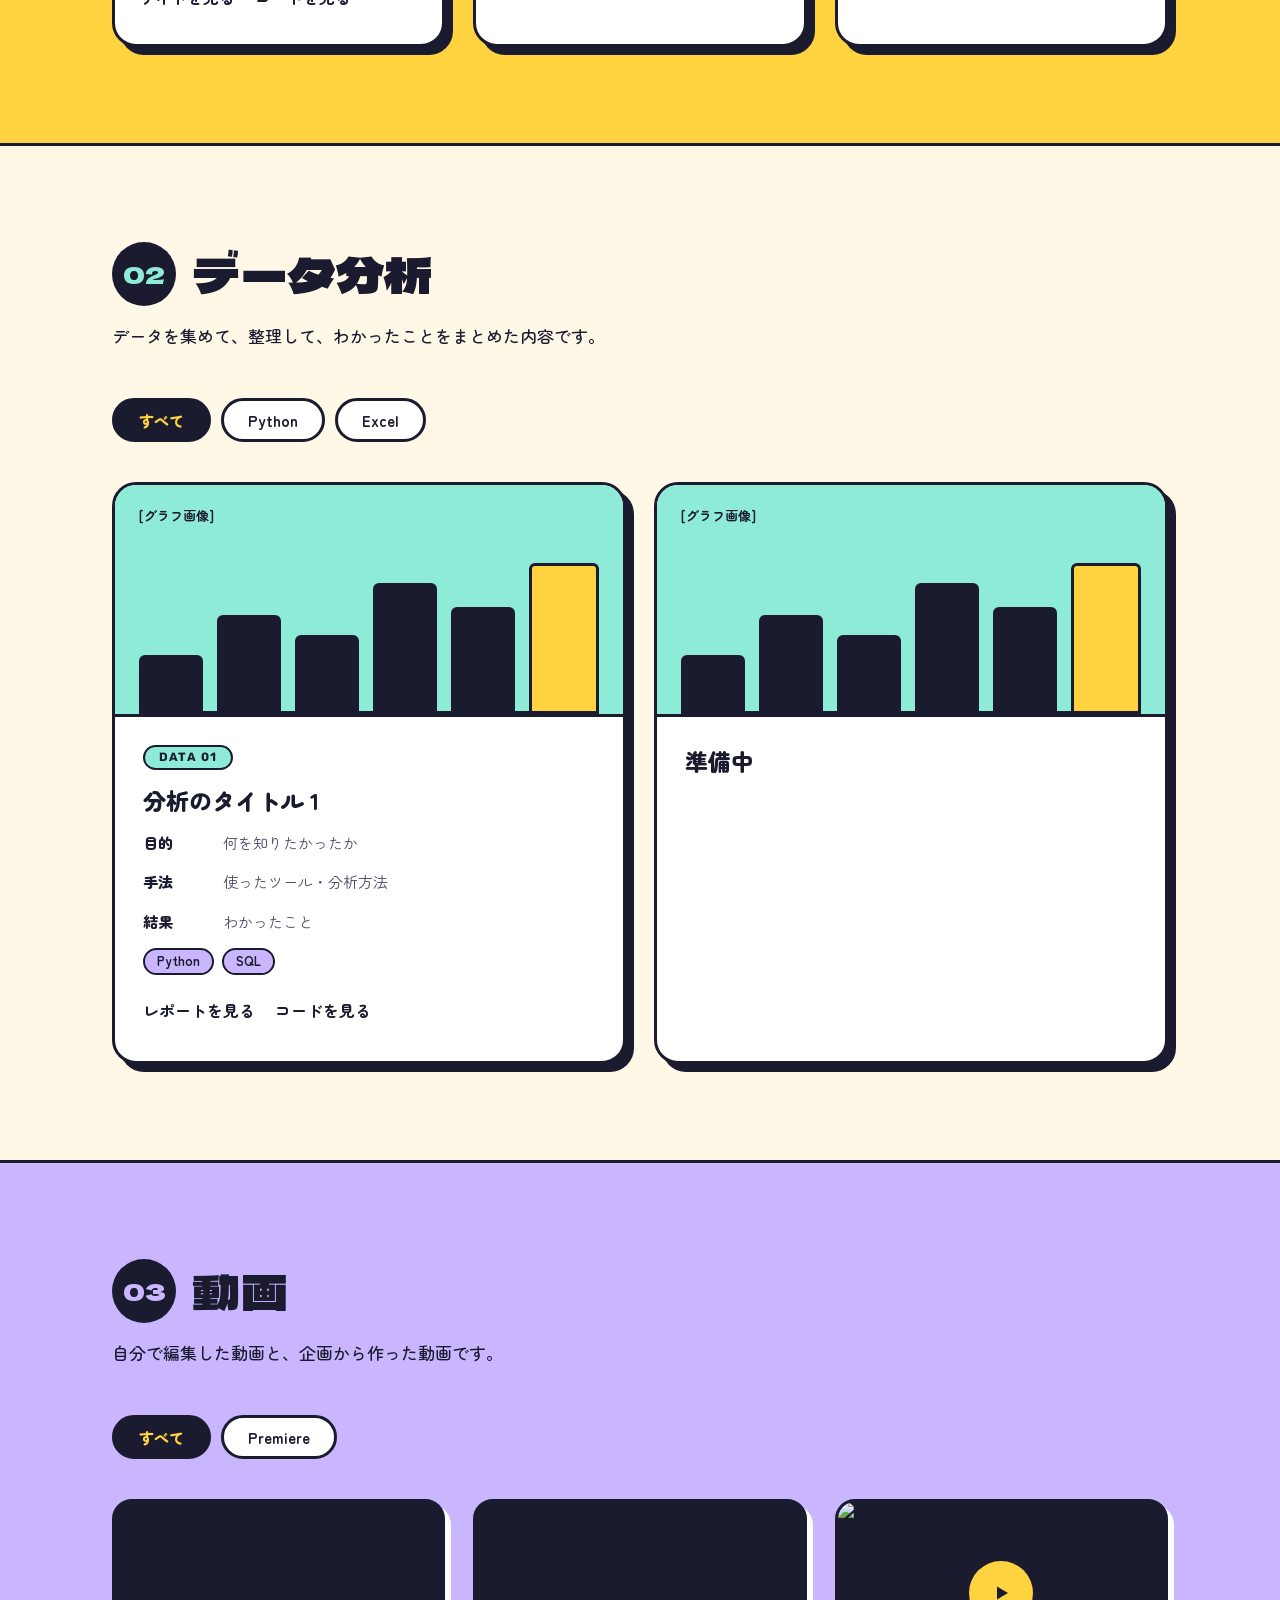
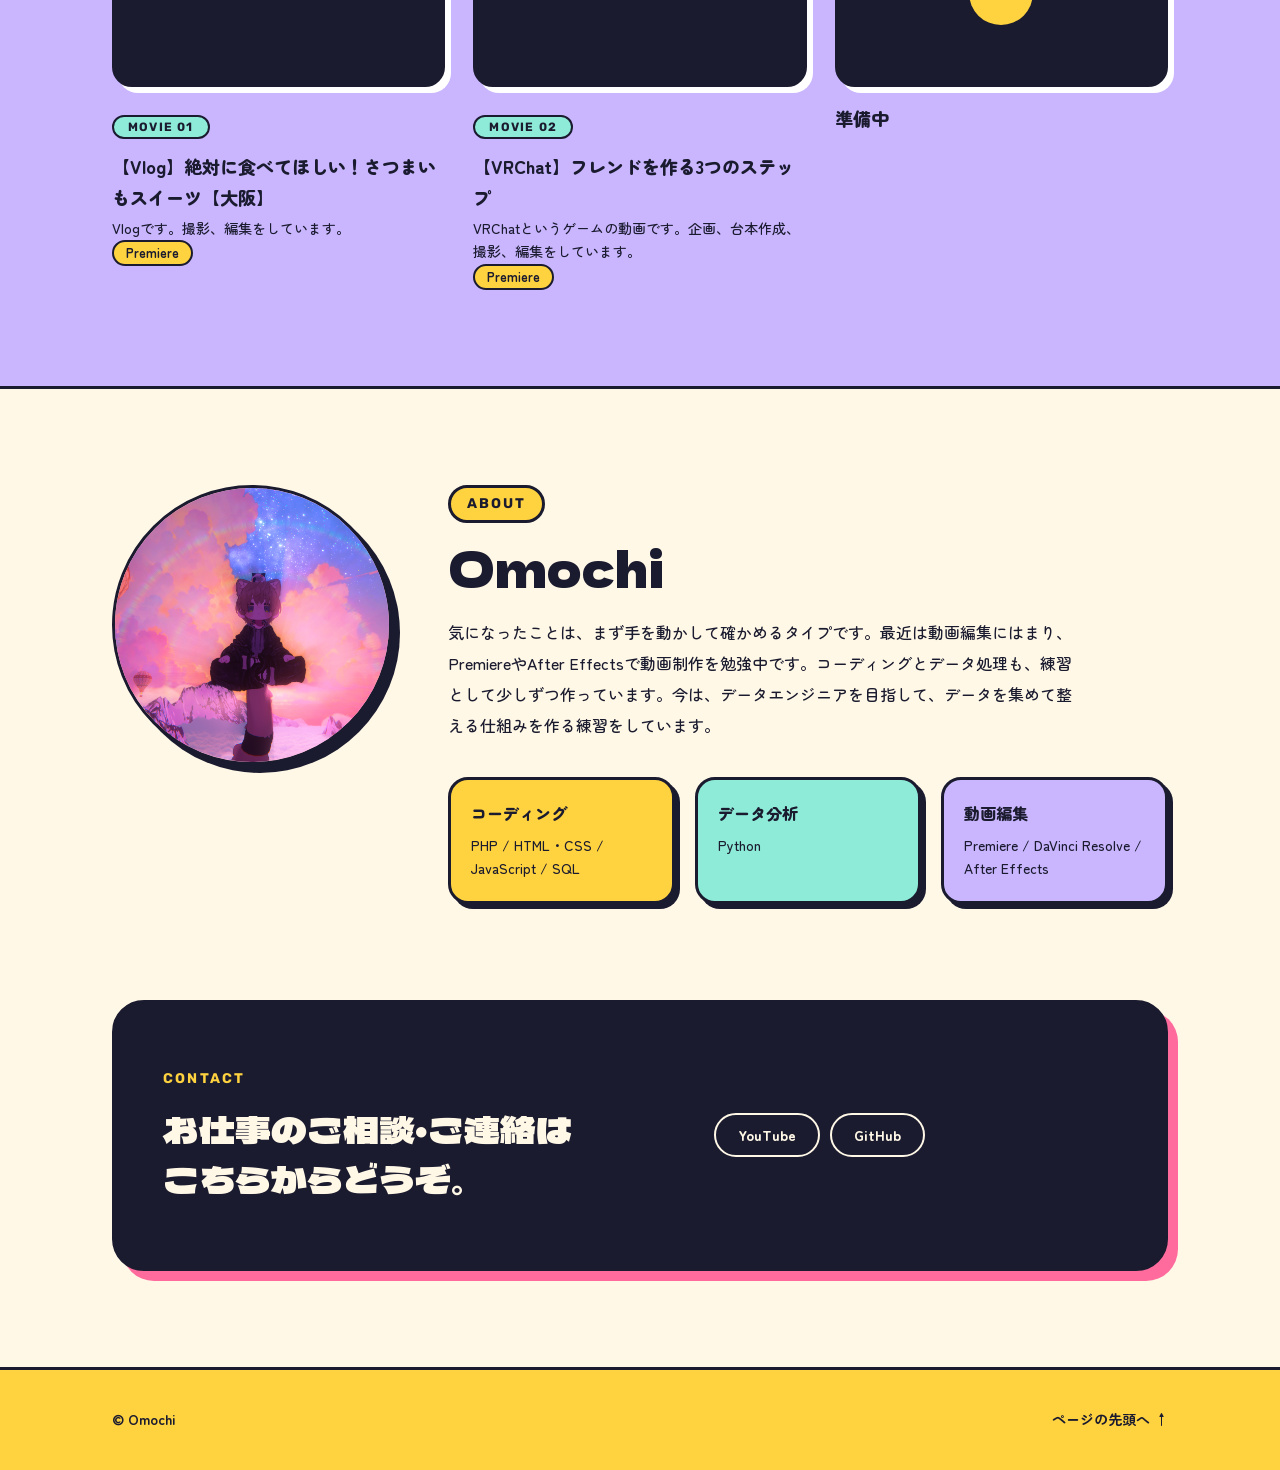
==== commit d9fc302f: "修正" ====
--- a/index.html
+++ b/index.html
@@ -130,8 +130,7 @@
                                     <img src="img/work03.webp" alt="作品2のトップページの画面" width="800" height="500" loading="lazy">
                                 </div>
                                 <div class="card-body">
-                                    <h3><a href="detail-web.html">-</a></h3>
-                                    <p class="card-desc">-</p>
+                                    <h3><a href="detail-web.html">準備中</a></h3>
                                 </div>
                             </article>
                         </li>
@@ -141,8 +140,7 @@
                                     <img src="img/work03.webp" alt="作品3のトップページの画面" width="800" height="500" loading="lazy">
                                 </div>
                                 <div class="card-body">
-                                    <h3><a href="detail-web.html">-</a></h3>
-                                    <p class="card-desc">-</p>
+                                    <h3><a href="detail-web.html">準備中</a></h3>
                                 </div>
                             </article>
                         </li>
@@ -214,7 +212,7 @@
                                     </div>
                                 </div>
                                 <div class="card-body">
-                                    <h3>-</h3>
+                                    <h3>準備中</h3>
                                 </div>
                             </article>
                         </li>
@@ -242,7 +240,7 @@
                             <div class="video-thumb">
                                 <iframe
                                     src="https://www.youtube-nocookie.com/embed/9CtFzP4i19c"
-                                    title="動画のタイトル 1"
+                                    title="さつまいもスイーツ"
                                     loading="lazy"
                                     referrerpolicy="strict-origin-when-cross-origin"
                                     allow="encrypted-media; picture-in-picture"
@@ -260,8 +258,8 @@
                         <li>
                             <div class="video-thumb">
                                 <iframe
-                                    src="https://www.youtube.com/embed/8xnH2M6A8n0?si=V2394Ttqogjkibgtc"
-                                    title="動画のタイトル 1"
+                                    src="https://www.youtube.com/embed/8xnH2M6A8n0"
+                                    title="フレンドを作る3つのステップ"
                                     loading="lazy"
                                     referrerpolicy="strict-origin-when-cross-origin"
                                     allow="encrypted-media; picture-in-picture"
@@ -281,8 +279,7 @@
                                 <span class="play"><svg viewBox="0 0 24 24" aria-hidden="true"><path d="M8 5.5v13l11-6.5z"/></svg></span>
                             </div>
                             <div>
-                                <h3>-</h3>
-                                <p>-</p>
+                                <h3>準備中</h3>
                             </div>
                         </li>
                     </ul>
@@ -327,7 +324,7 @@
                             <h2 class="contact-title">お仕事のご相談・ご連絡は<br>こちらからどうぞ。</h2>
                         </div>
                         <div class="contact-links">
-                            <a class="pill pill--lg" href="mailto:mfmf.mfmf.mfmf.pu@gmail.com">メールで連絡する</a>
+                            <!-- <a class="pill pill--lg" href="mailto:mfmf.mfmf.mfmf.pu@gmail.com">メールで連絡する</a> 一旦なし-->
                             <ul class="sns">
                                 <li><a href="https://www.youtube.com/channel/UCH_12EH_TtiWpbzm6Z67nOQ">YouTube</a></li>
                                 <li><a href="https://github.com/Nicol9632">GitHub</a></li>
--- a/css/style.css
+++ b/css/style.css
@@ -387,7 +387,6 @@
 }
 .thumb img {
   position: static;
-  inset: 0;
   z-index: 1;               /* 仮の表示より上に重ねる */
   width: 100%;
   height: 100%;
@@ -400,6 +399,9 @@
   height: 13rem;
   background: var(--pink-soft);
   overflow: hidden;
+}
+.thumb--web img {
+  object-position: top;     /* 画像の上端を、枠の上端にそろえる */
 }
 .thumb--web::before {
   content: "";
@@ -462,6 +464,7 @@
 
 .badge {
   align-self: flex-start;
+  width: fit-content;
   padding: 0 0.875rem;
   background: var(--yellow);
   color: var(--ink);
@@ -473,7 +476,7 @@
   letter-spacing: 0.1em;
 }
 .badge--data { background: var(--green); }
-.badge--movie { background: var(--green); width: fit-content;}
+.badge--movie { background: var(--green);}
 
 .card h3 {
   margin: 0;
@@ -597,9 +600,16 @@
   object-fit: cover;
 }
 .video-thumb .play { position: relative; z-index: 1; }
+.video-thumb iframe {
+  position: absolute;
+  inset: 0;
+  width: 100%;
+  height: 100%;
+  border: 0;
+}
 
 .videos h3 { margin: 0; font-size: 1.125rem; font-weight: 900; }
-.videos p { margin: 0.25rem 0 0; font-size: 0.875rem; font-weight: 500; }
+.videos p:not(.badge) { margin: 0.25rem 0 0; font-size: 0.875rem; font-weight: 500; }
 
 /* ===== About ===== */
 .about {
@@ -628,7 +638,8 @@
   width: 100%;
   height: 100%;
   object-fit: cover;
-}.about-name {
+}
+.about-name {
   margin: 1rem 0 0;
   font-family: "Dela Gothic One", sans-serif;
   font-weight: 400;
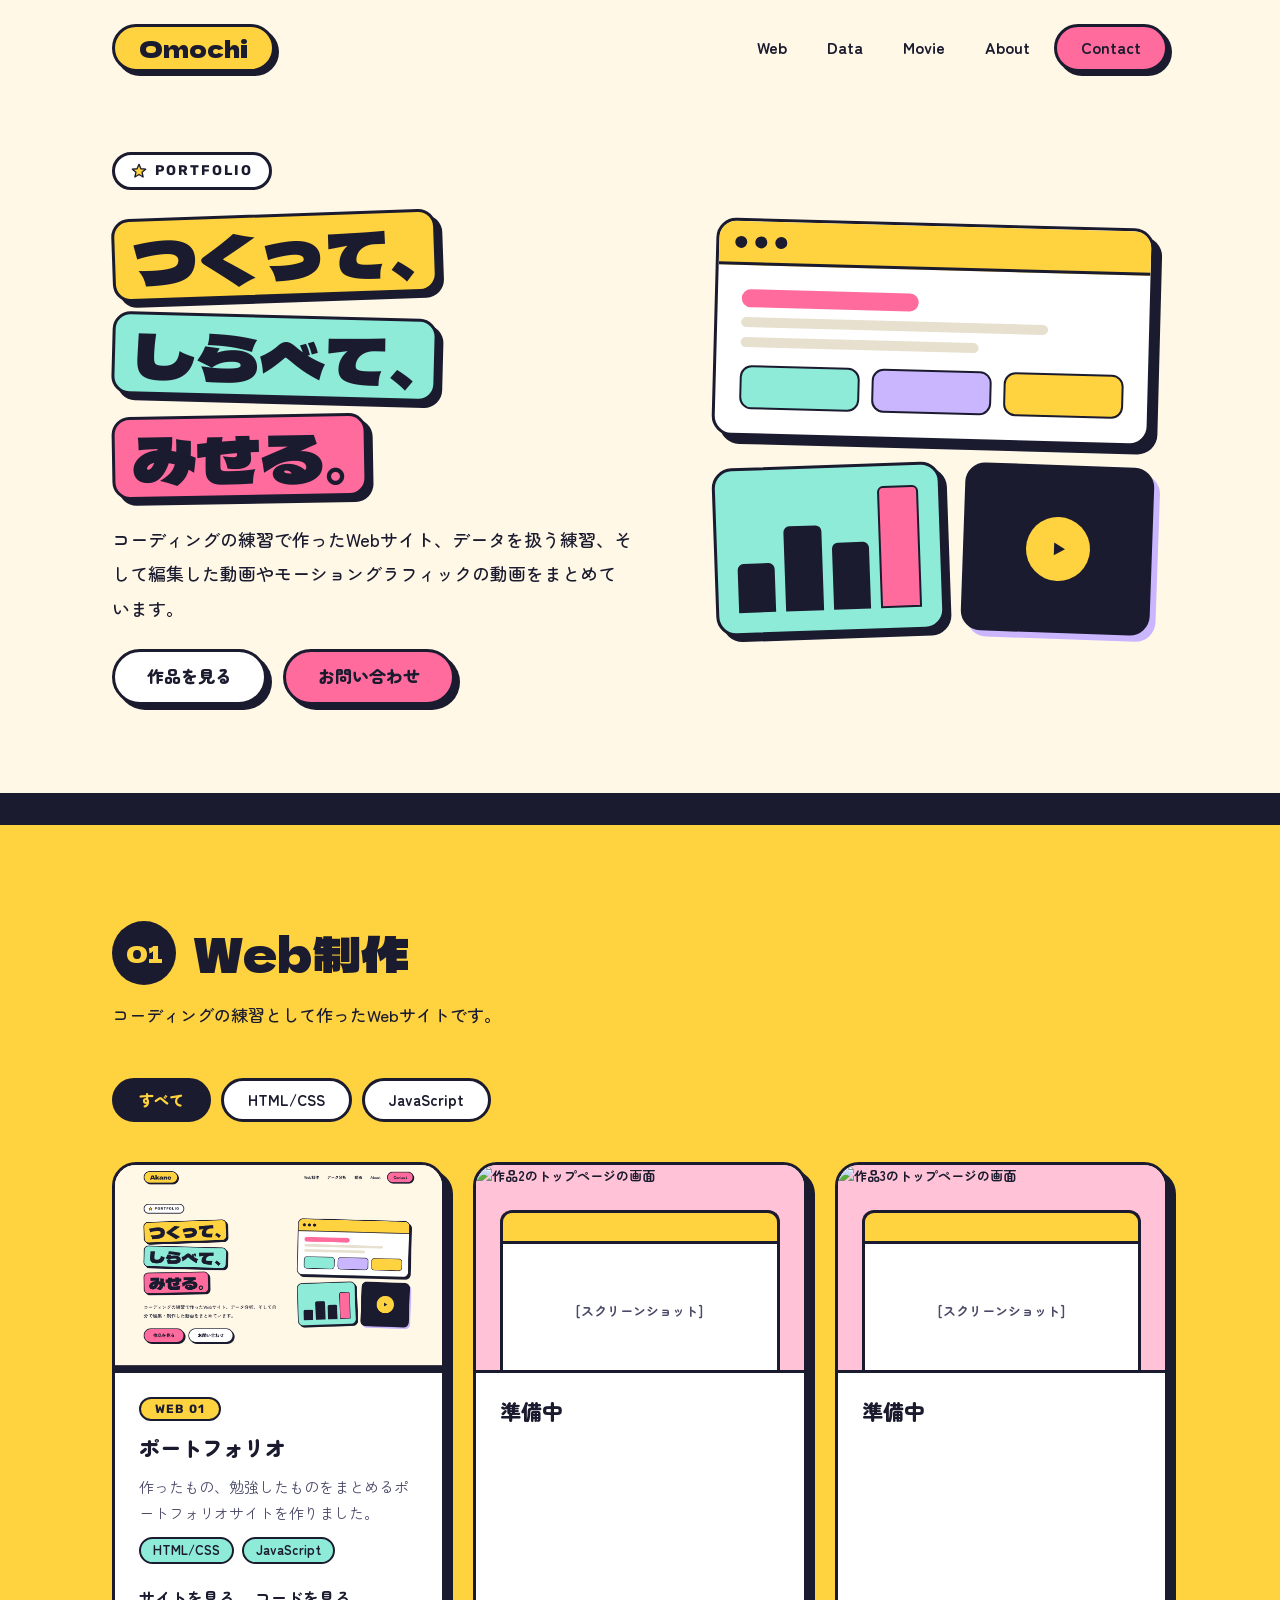
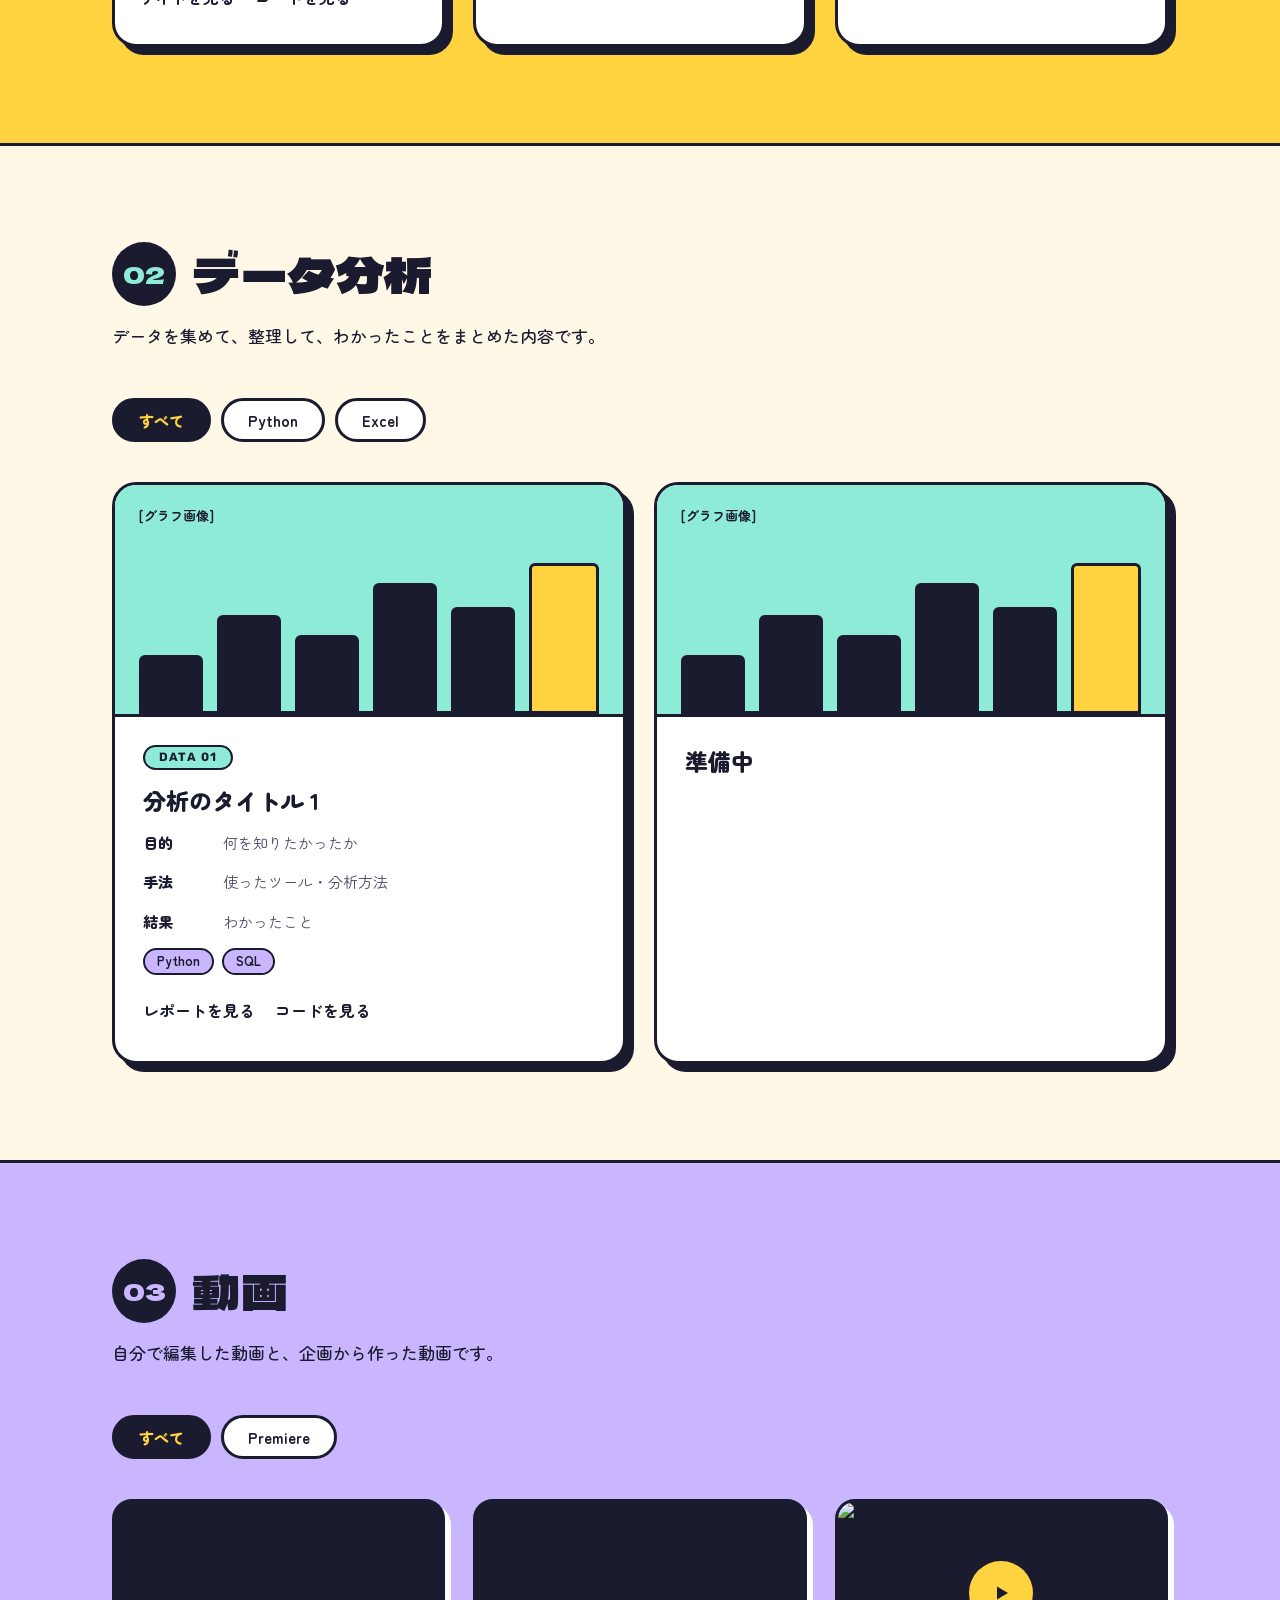
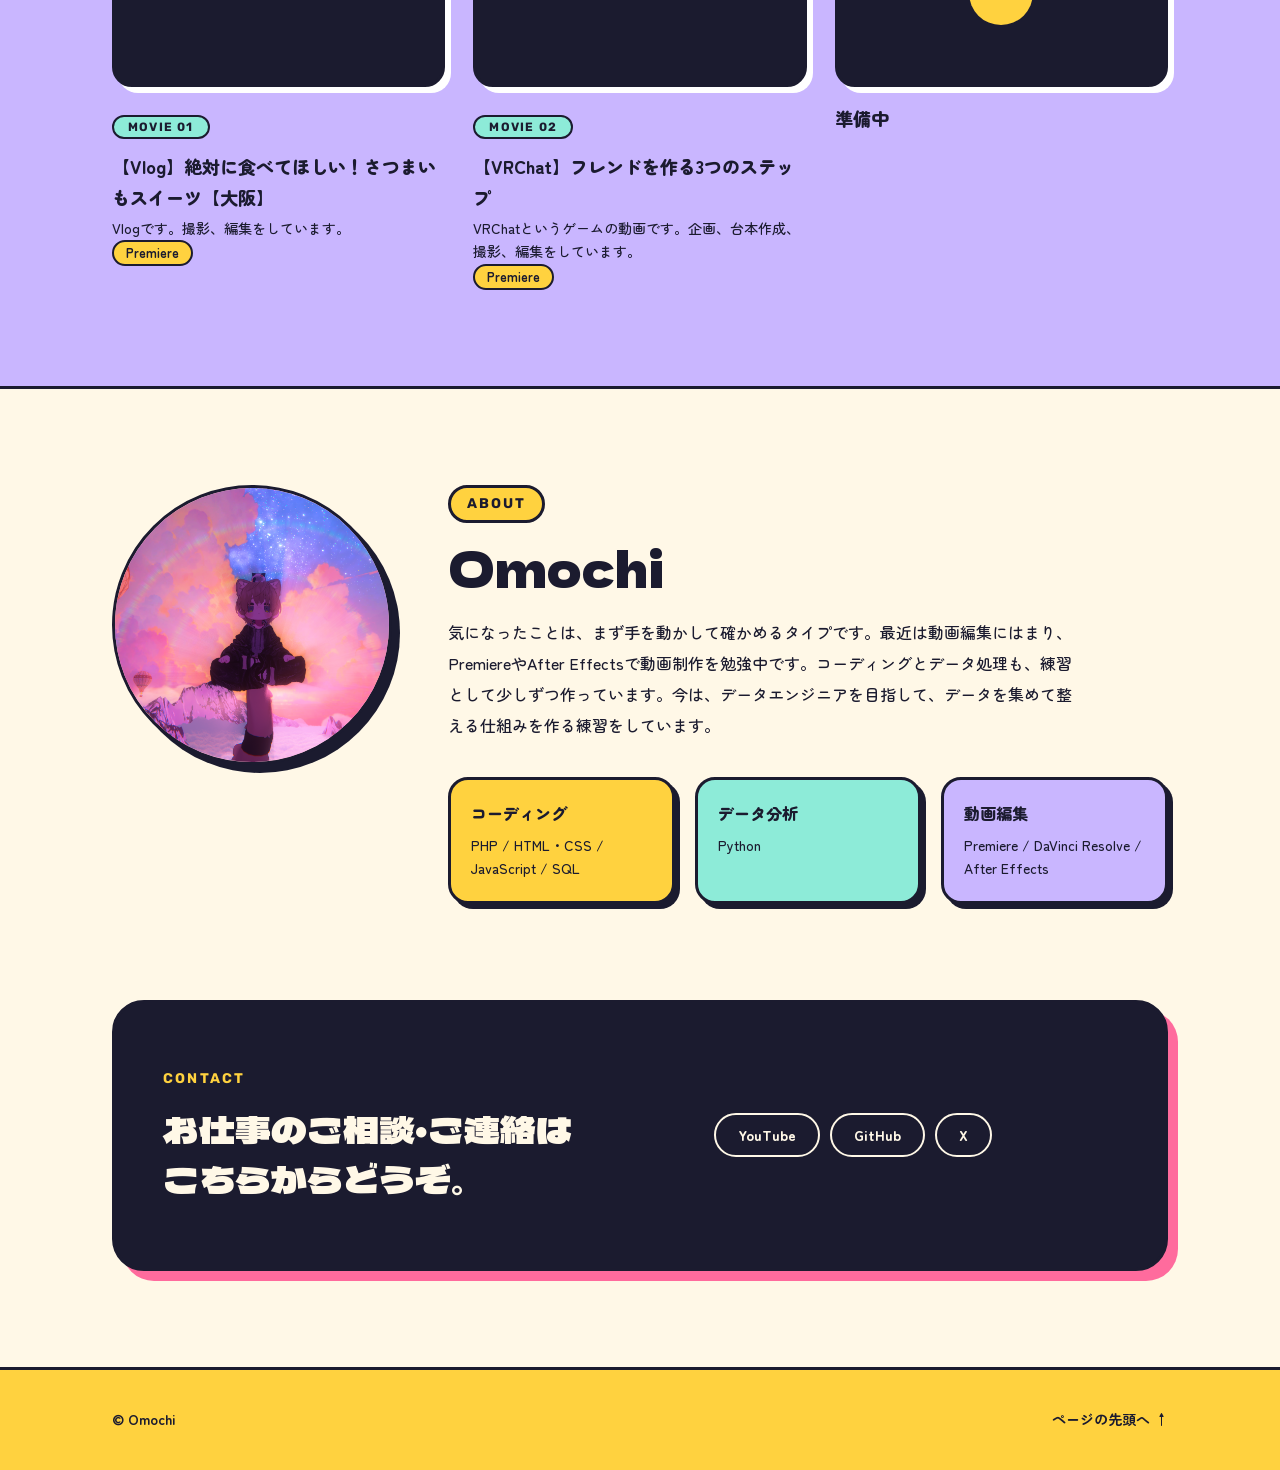
==== commit 52b8a1ab: "ページの型" ====
--- a/index.html
+++ b/index.html
@@ -328,7 +328,7 @@
                             <ul class="sns">
                                 <li><a href="https://www.youtube.com/channel/UCH_12EH_TtiWpbzm6Z67nOQ">YouTube</a></li>
                                 <li><a href="https://github.com/Nicol9632">GitHub</a></li>
-                                <!-- <li><a href="#">X</a></li> 一旦なし　--> 
+                                <li><a href="#">X</a></li>
                             </ul>
                         </div>
                     </div>
--- a/css/style.css
+++ b/css/style.css
@@ -778,4 +778,7 @@
 
   .contact-box { padding: 2.5rem 1.5rem; }
   .contact-title { font-size: 1.5rem; }
+
+  .player-band { padding-block: 3rem; }
+  .player { border-radius: 1rem; box-shadow: 6px 6px 0 var(--white); }
 }
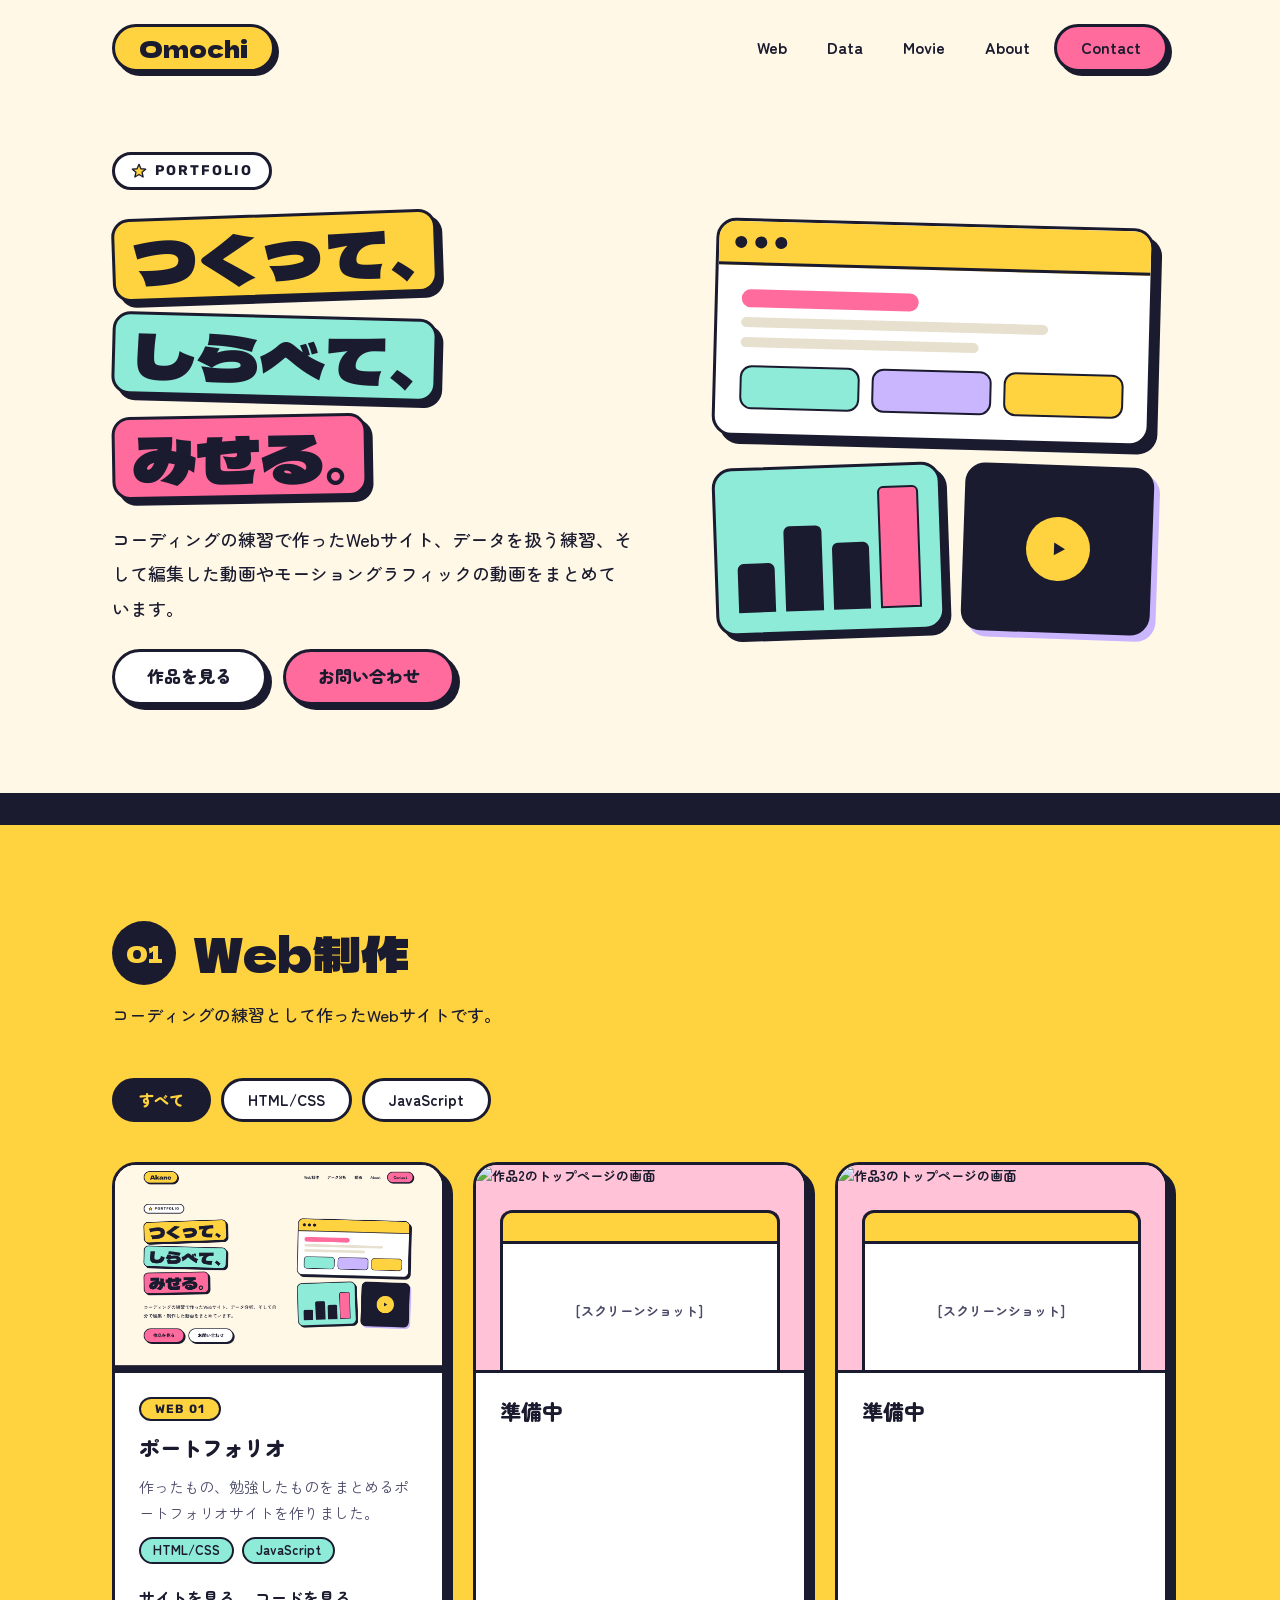
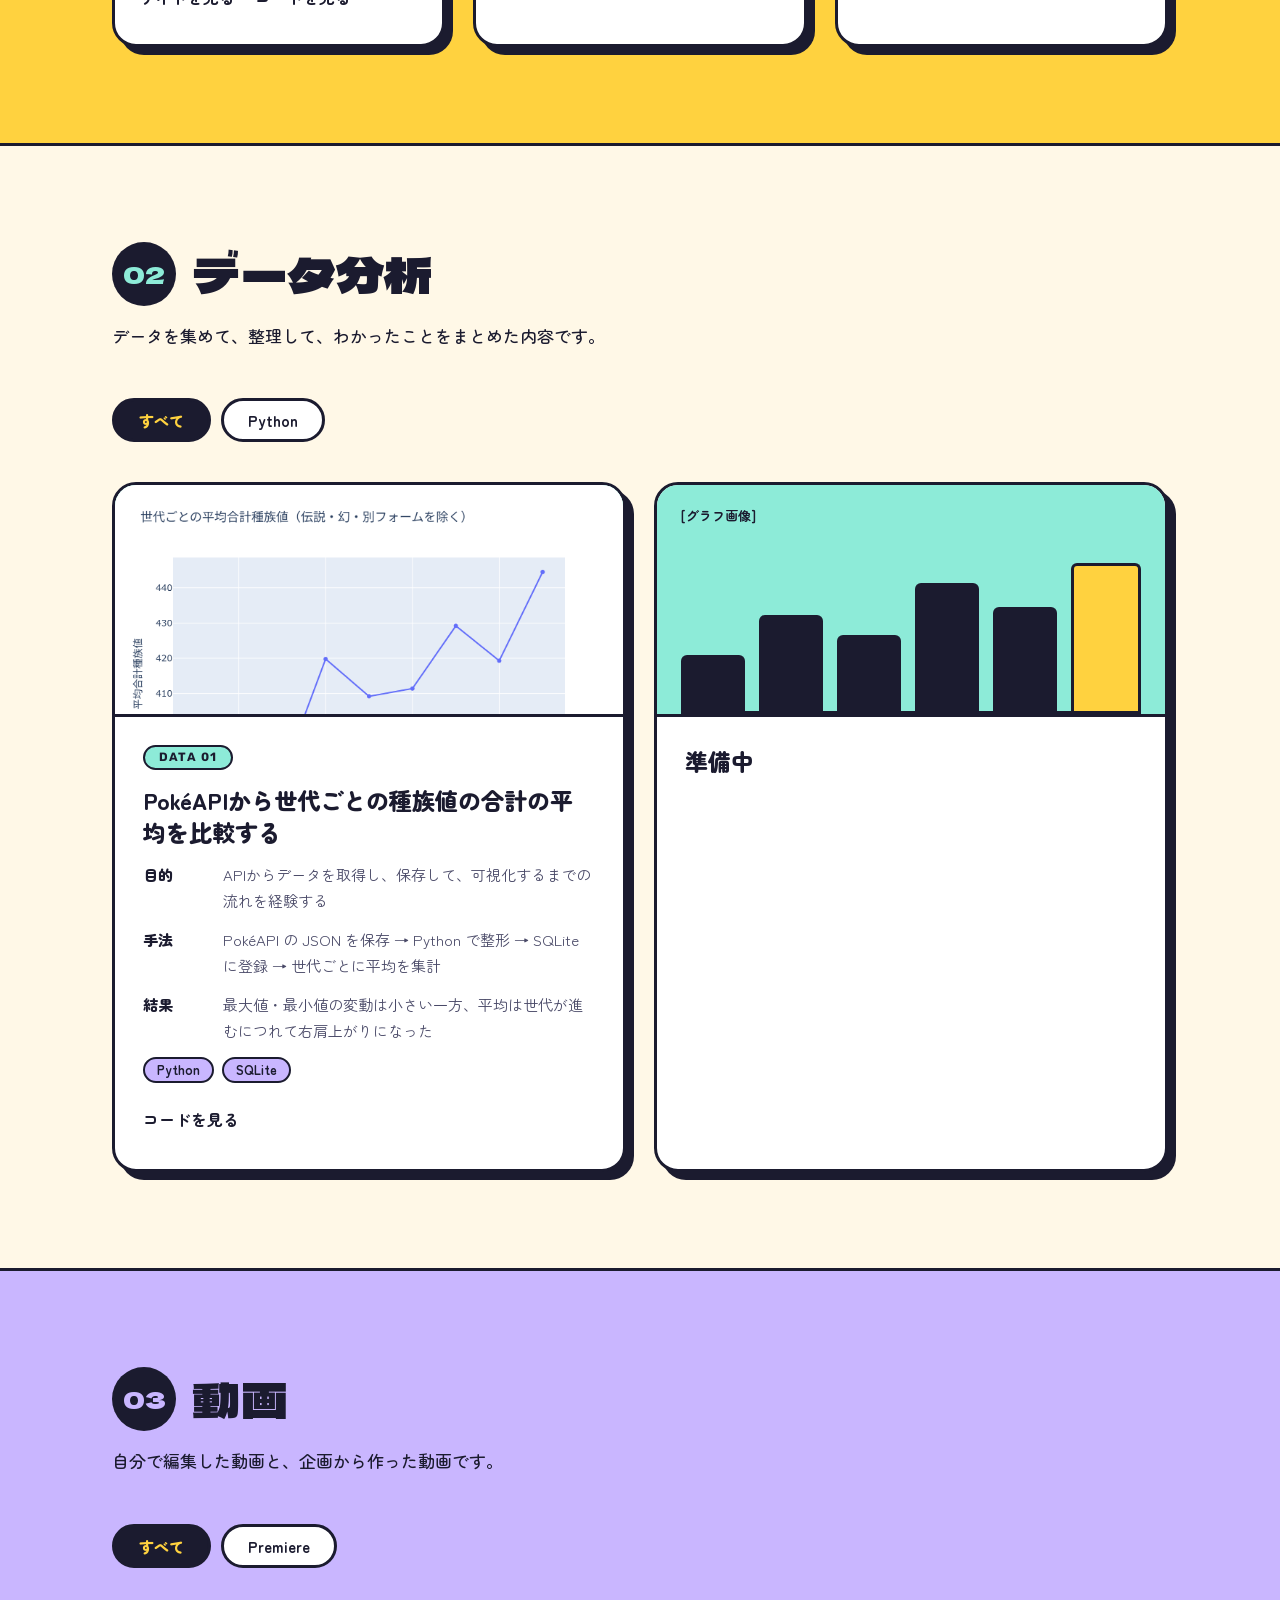
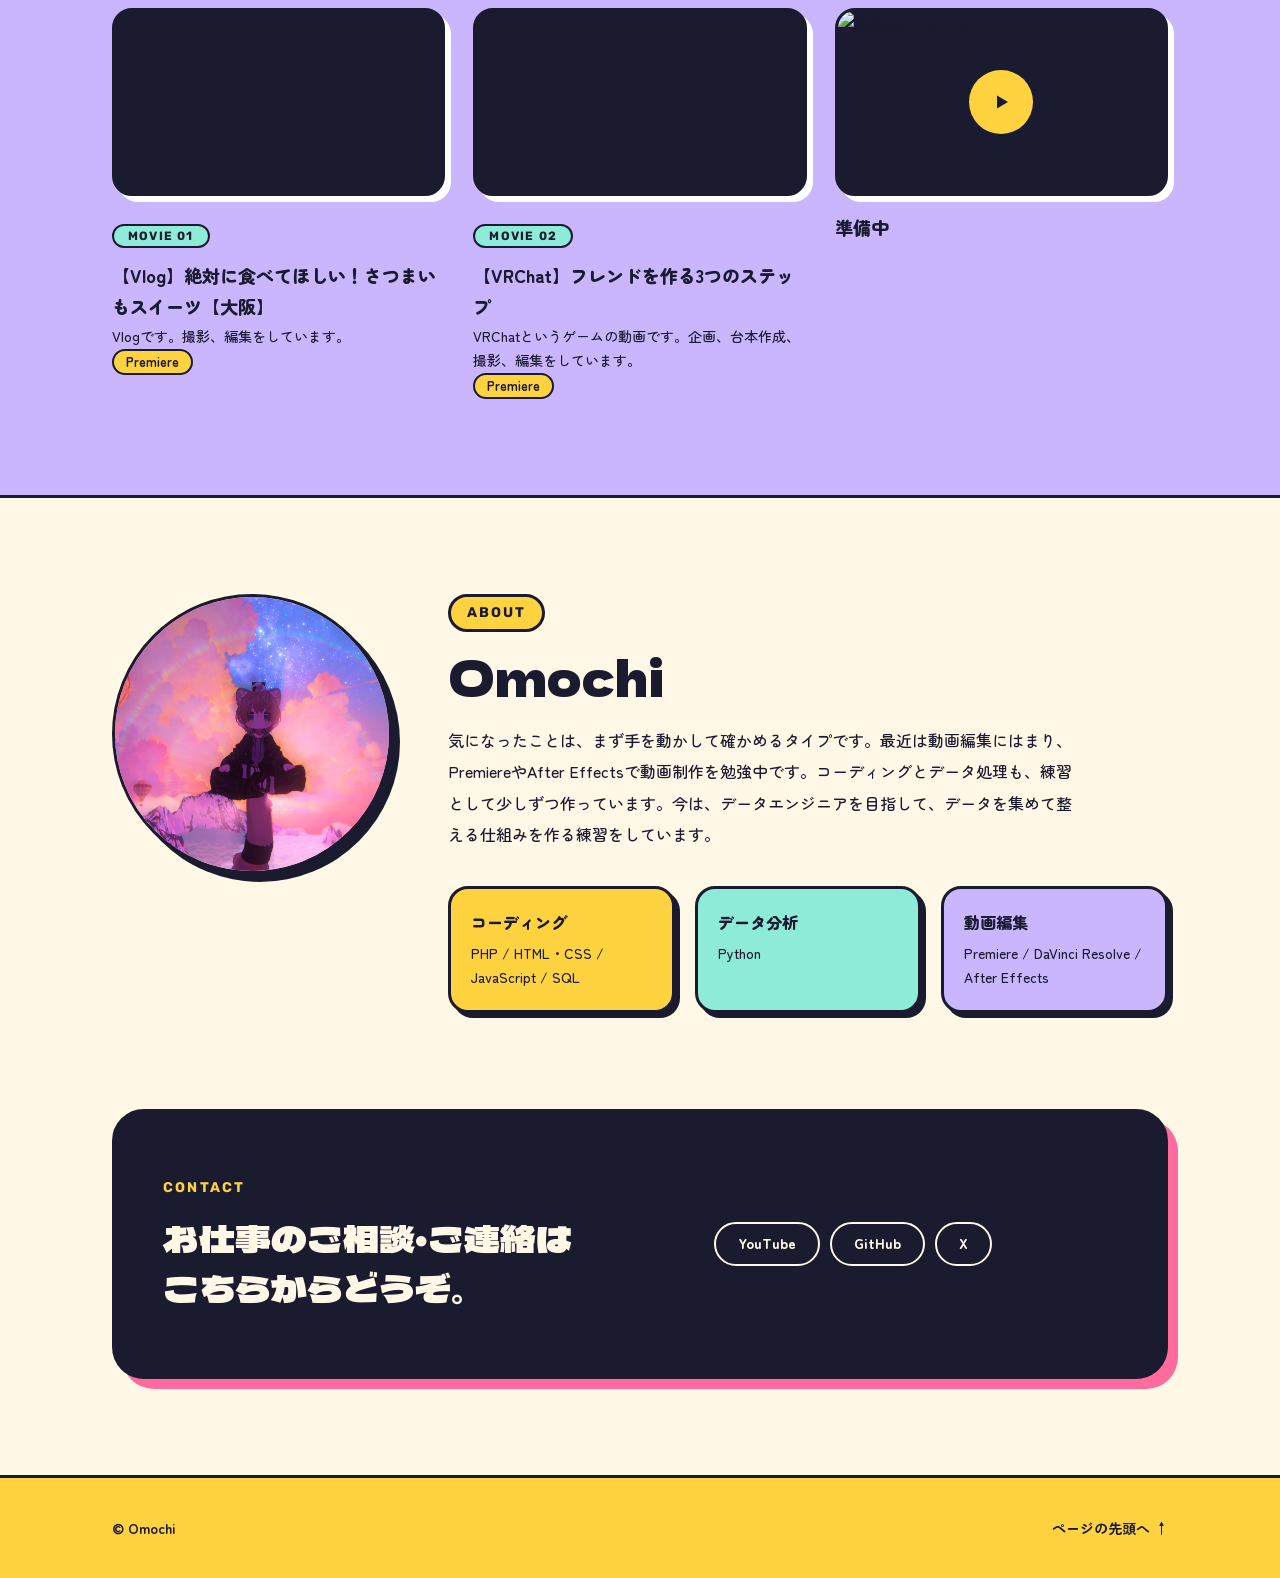
==== commit 832ec218: "データのページ更新 細かい修正" ====
--- a/index.html
+++ b/index.html
@@ -111,7 +111,7 @@
                                 </div>
                                 <div class="card-body">
                                     <p class="badge">WEB 01</p>
-                                    <h3><a href="detail-web.html">ポートフォリオ</a></h3>
+                                    <h3><a href="detail-web01.html">ポートフォリオ</a></h3>
                                     <p class="card-desc">作ったもの、勉強したものをまとめるポートフォリオサイトを作りました。</p>
                                     <ul class="tags">
                                         <li>HTML/CSS</li>
@@ -130,7 +130,7 @@
                                     <img src="img/work03.webp" alt="作品2のトップページの画面" width="800" height="500" loading="lazy">
                                 </div>
                                 <div class="card-body">
-                                    <h3><a href="detail-web.html">準備中</a></h3>
+                                    <h3>準備中</h3>
                                 </div>
                             </article>
                         </li>
@@ -140,7 +140,7 @@
                                     <img src="img/work03.webp" alt="作品3のトップページの画面" width="800" height="500" loading="lazy">
                                 </div>
                                 <div class="card-body">
-                                    <h3><a href="detail-web.html">準備中</a></h3>
+                                    <h3>準備中</h3>
                                 </div>
                             </article>
                         </li>
@@ -161,40 +161,31 @@
                     <ul class="chips">
                         <li><button type="button" class="chip chip--on">すべて</button></li>
                         <li><button type="button" class="chip">Python</button></li>
-                        <li><button type="button" class="chip">Excel</button></li>
                     </ul>
 
                     <ul class="cards cards--data">
                         <li>
                             <article class="card">
                                 <div class="thumb thumb--data">
-                                    <div class="thumb-chart">
-                                        <span class="bar" style="height: 3.5rem"></span>
-                                        <span class="bar" style="height: 6rem"></span>
-                                        <span class="bar" style="height: 4.75rem"></span>
-                                        <span class="bar" style="height: 8rem"></span>
-                                        <span class="bar" style="height: 6.5rem"></span>
-                                        <span class="bar bar--highlight" style="height: 9.25rem"></span>
-                                    </div>
+                                    <img src="img/data01-chart.png" alt="世代ごとの平均合計種族値の折れ線グラフ">
                                 </div>
                                 <div class="card-body">
                                     <p class="badge badge--data">DATA 01</p>
-                                    <h3><a href="detail-data.html">分析のタイトル 1</a></h3>
+                                    <h3><a href="detail-data01.html">PokéAPIから世代ごとの種族値の合計の平均を比較する</a></h3>
                                     <dl class="data-detail">
                                         <dt>目的</dt>
-                                        <dd>何を知りたかったか</dd>
+                                        <dd>APIからデータを取得し、保存して、可視化するまでの流れを経験する</dd>
                                         <dt>手法</dt>
-                                        <dd>使ったツール・分析方法</dd>
+                                        <dd>PokéAPI の JSON を保存 → Python で整形 → SQLite に登録 → 世代ごとに平均を集計</dd>
                                         <dt>結果</dt>
-                                        <dd>わかったこと</dd>
+                                        <dd>最大値・最小値の変動は小さい一方、平均は世代が進むにつれて右肩上がりになった</dd>
                                     </dl>
                                     <ul class="tags tags--data">
                                         <li>Python</li>
-                                        <li>SQL</li>
+                                        <li>SQLite</li>
                                     </ul>
                                     <div class="card-links">
-                                        <a href="#">レポートを見る</a>
-                                        <a href="#">コードを見る</a>
+                                        <a href="https://github.com/Nicol9632/poke">コードを見る</a>
                                     </div>
                                 </div>
                             </article>
--- a/css/style.css
+++ b/css/style.css
@@ -450,6 +450,14 @@
   border: 3px solid var(--ink);
   border-bottom: 0;
 }
+.thumb--data img {
+    position: absolute;
+    inset: 0;
+    width: 100%;
+    height: 100%;
+    object-fit: cover;
+    object-position: top left; /* どこを残すか */
+}
 
 /* カードの本文 */
 .card-body {
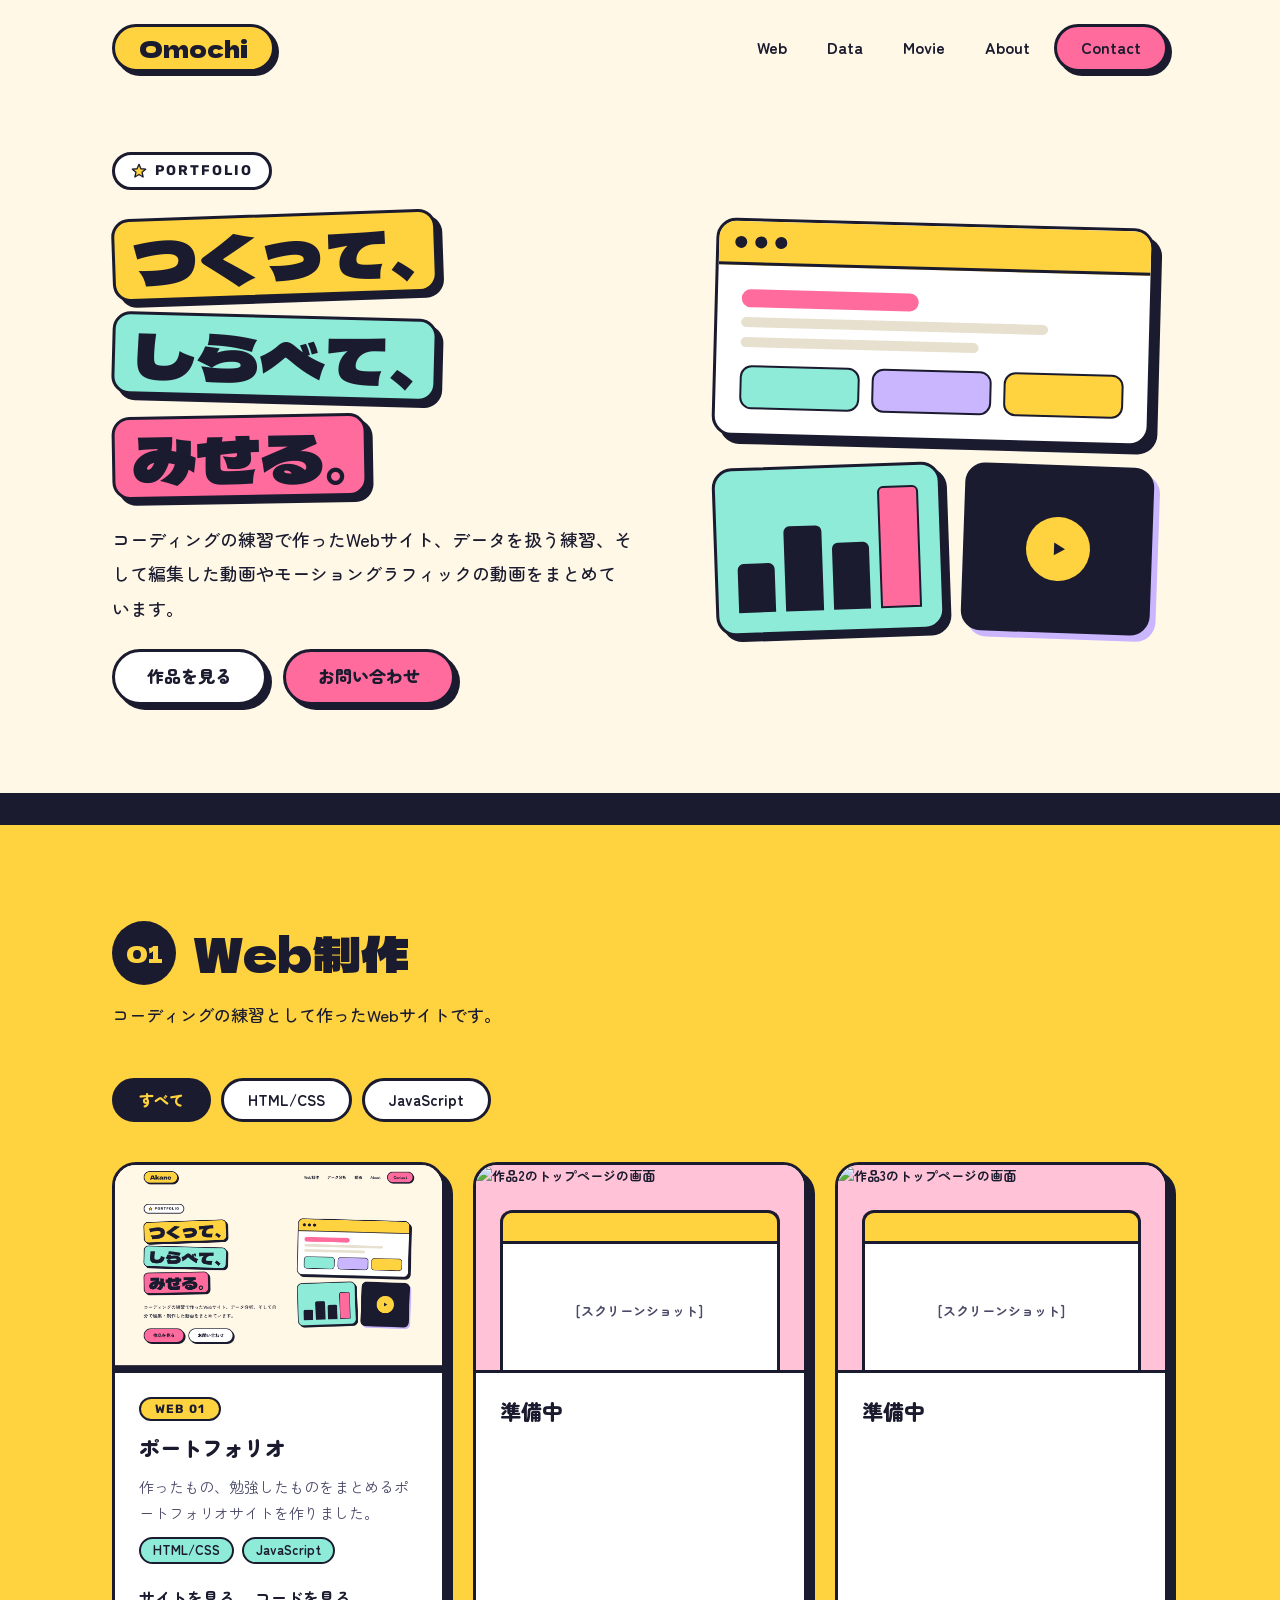
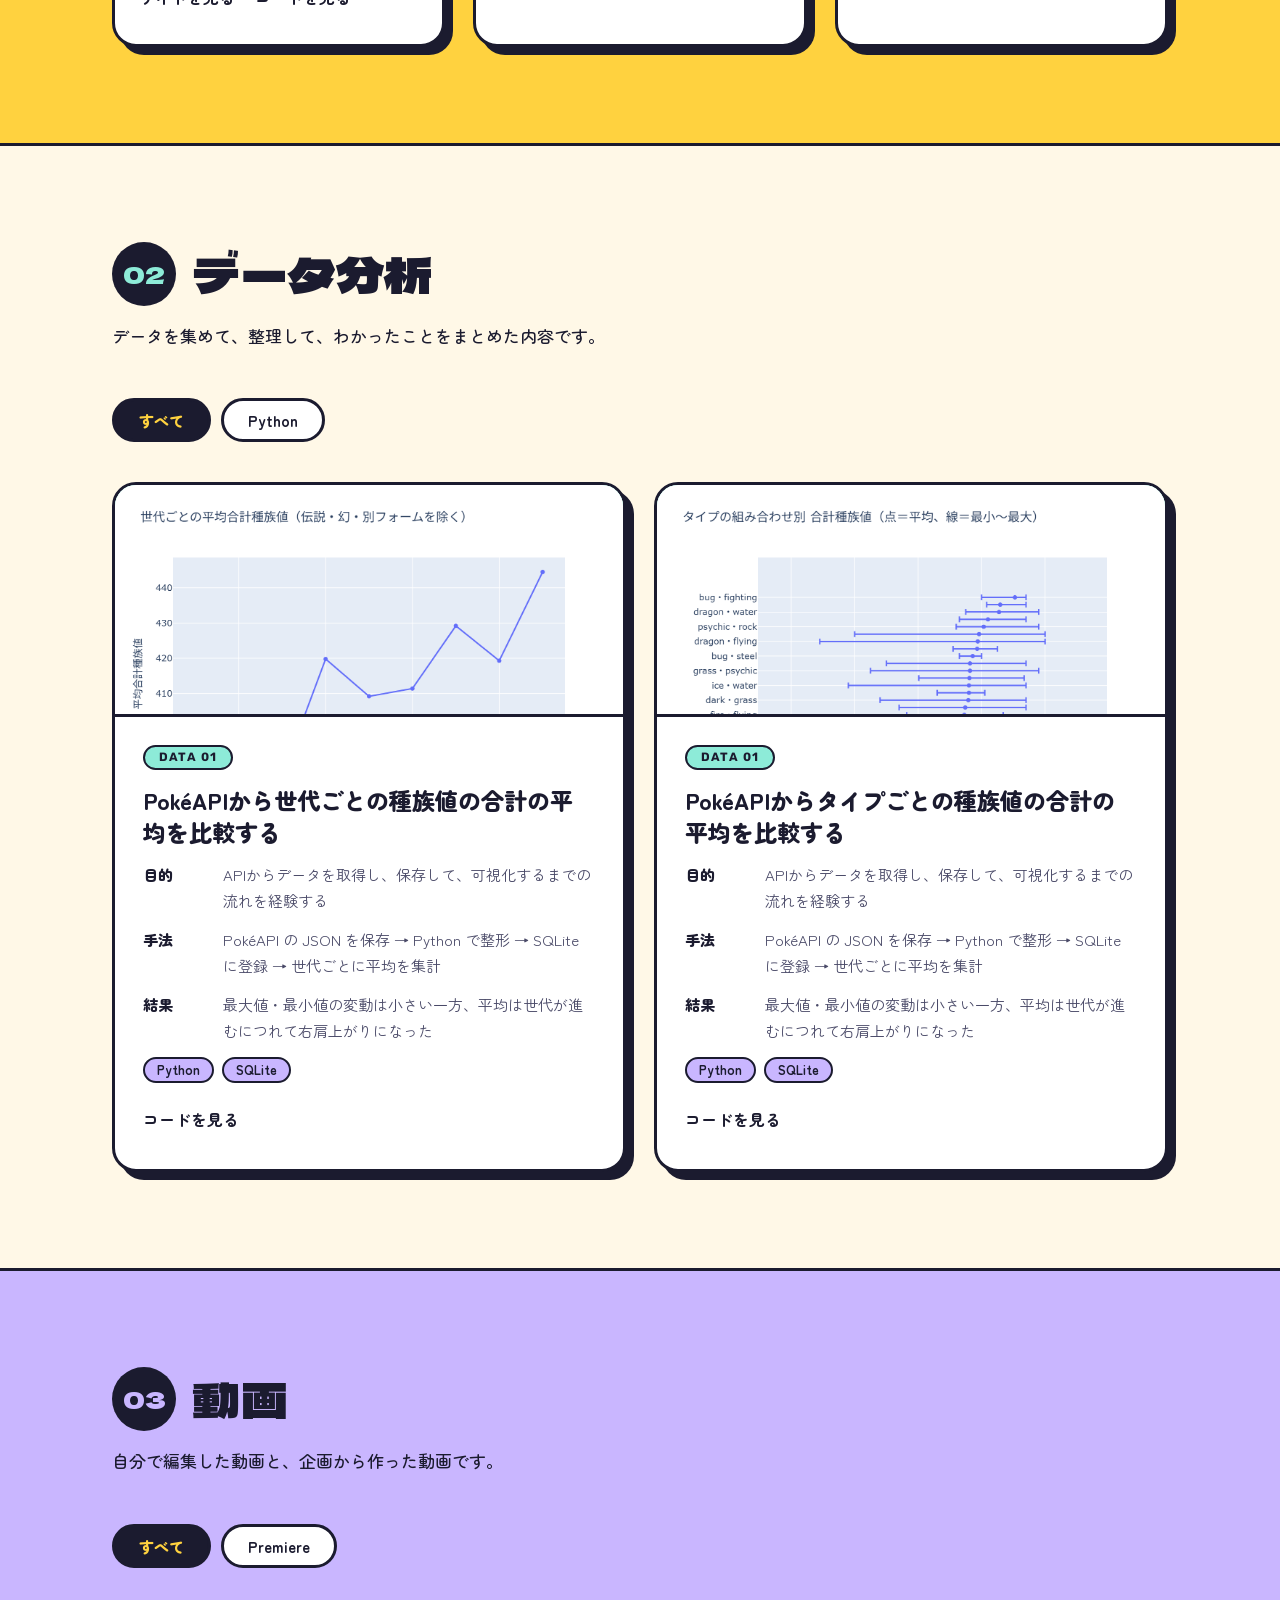
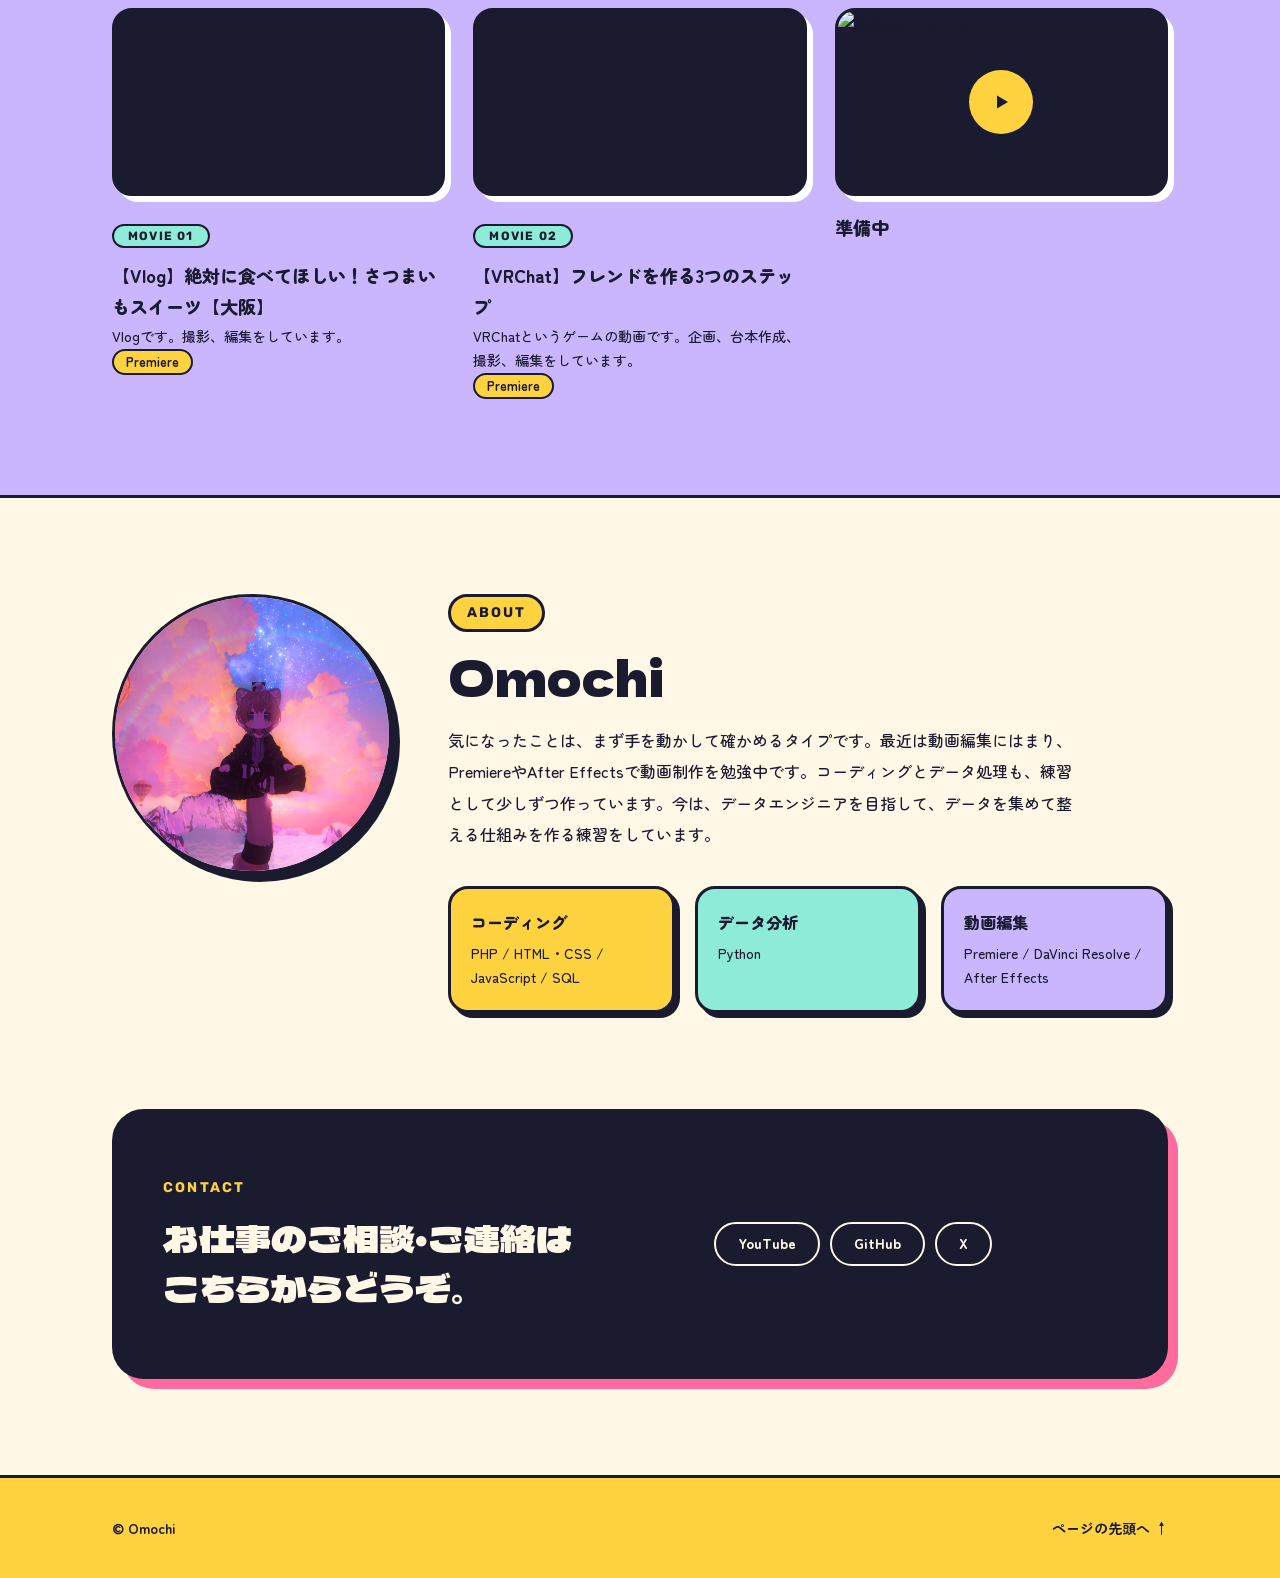
==== commit fc6220e8: "データのポートフォリオ追加" ====
--- a/index.html
+++ b/index.html
@@ -193,17 +193,26 @@
                         <li>
                             <article class="card">
                                 <div class="thumb thumb--data">
-                                    <div class="thumb-chart">
-                                        <span class="bar" style="height: 3.5rem"></span>
-                                        <span class="bar" style="height: 6rem"></span>
-                                        <span class="bar" style="height: 4.75rem"></span>
-                                        <span class="bar" style="height: 8rem"></span>
-                                        <span class="bar" style="height: 6.5rem"></span>
-                                        <span class="bar bar--highlight" style="height: 9.25rem"></span>
+                                    <img src="img/data03-chart.png" alt="世代ごとの平均合計種族値の折れ線グラフ">
+                                </div>
+                                <div class="card-body">
+                                    <p class="badge badge--data">DATA 01</p>
+                                    <h3><a href="detail-data02.html">PokéAPIからタイプごとの種族値の合計の平均を比較する</a></h3>
+                                    <dl class="data-detail">
+                                        <dt>目的</dt>
+                                        <dd>APIからデータを取得し、保存して、可視化するまでの流れを経験する</dd>
+                                        <dt>手法</dt>
+                                        <dd>PokéAPI の JSON を保存 → Python で整形 → SQLite に登録 → 世代ごとに平均を集計</dd>
+                                        <dt>結果</dt>
+                                        <dd>最大値・最小値の変動は小さい一方、平均は世代が進むにつれて右肩上がりになった</dd>
+                                    </dl>
+                                    <ul class="tags tags--data">
+                                        <li>Python</li>
+                                        <li>SQLite</li>
+                                    </ul>
+                                    <div class="card-links">
+                                        <a href="https://github.com/Nicol9632/poke">コードを見る</a>
                                     </div>
-                                </div>
-                                <div class="card-body">
-                                    <h3>準備中</h3>
                                 </div>
                             </article>
                         </li>
@@ -239,7 +248,7 @@
                             </div>
                             <div>
                                 <p class="badge badge--movie">MOVIE 01</p>
-                                <h3><a href="detail-movie.html">【Vlog】絶対に食べてほしい！さつまいもスイーツ【大阪】</a></h3>
+                                <h3><a href="detail-movie01.html">【Vlog】絶対に食べてほしい！さつまいもスイーツ【大阪】</a></h3>
                                 <p>Vlogです。撮影、編集をしています。</p>
                                 <ul class="tags tags--movie">
                                     <li>Premiere</li>
@@ -258,7 +267,7 @@
                             </div>
                             <div>
                                 <p class="badge badge--movie">MOVIE 02</p>
-                                <h3><a href="detail-movie.html">【VRChat】フレンドを作る3つのステップ</a></h3>
+                                <h3><a href="detail-movie02.html">【VRChat】フレンドを作る3つのステップ</a></h3>
                                 <p>VRChatというゲームの動画です。企画、台本作成、撮影、編集をしています。</p>
                                 <ul class="tags tags--movie">
                                     <li>Premiere</li>
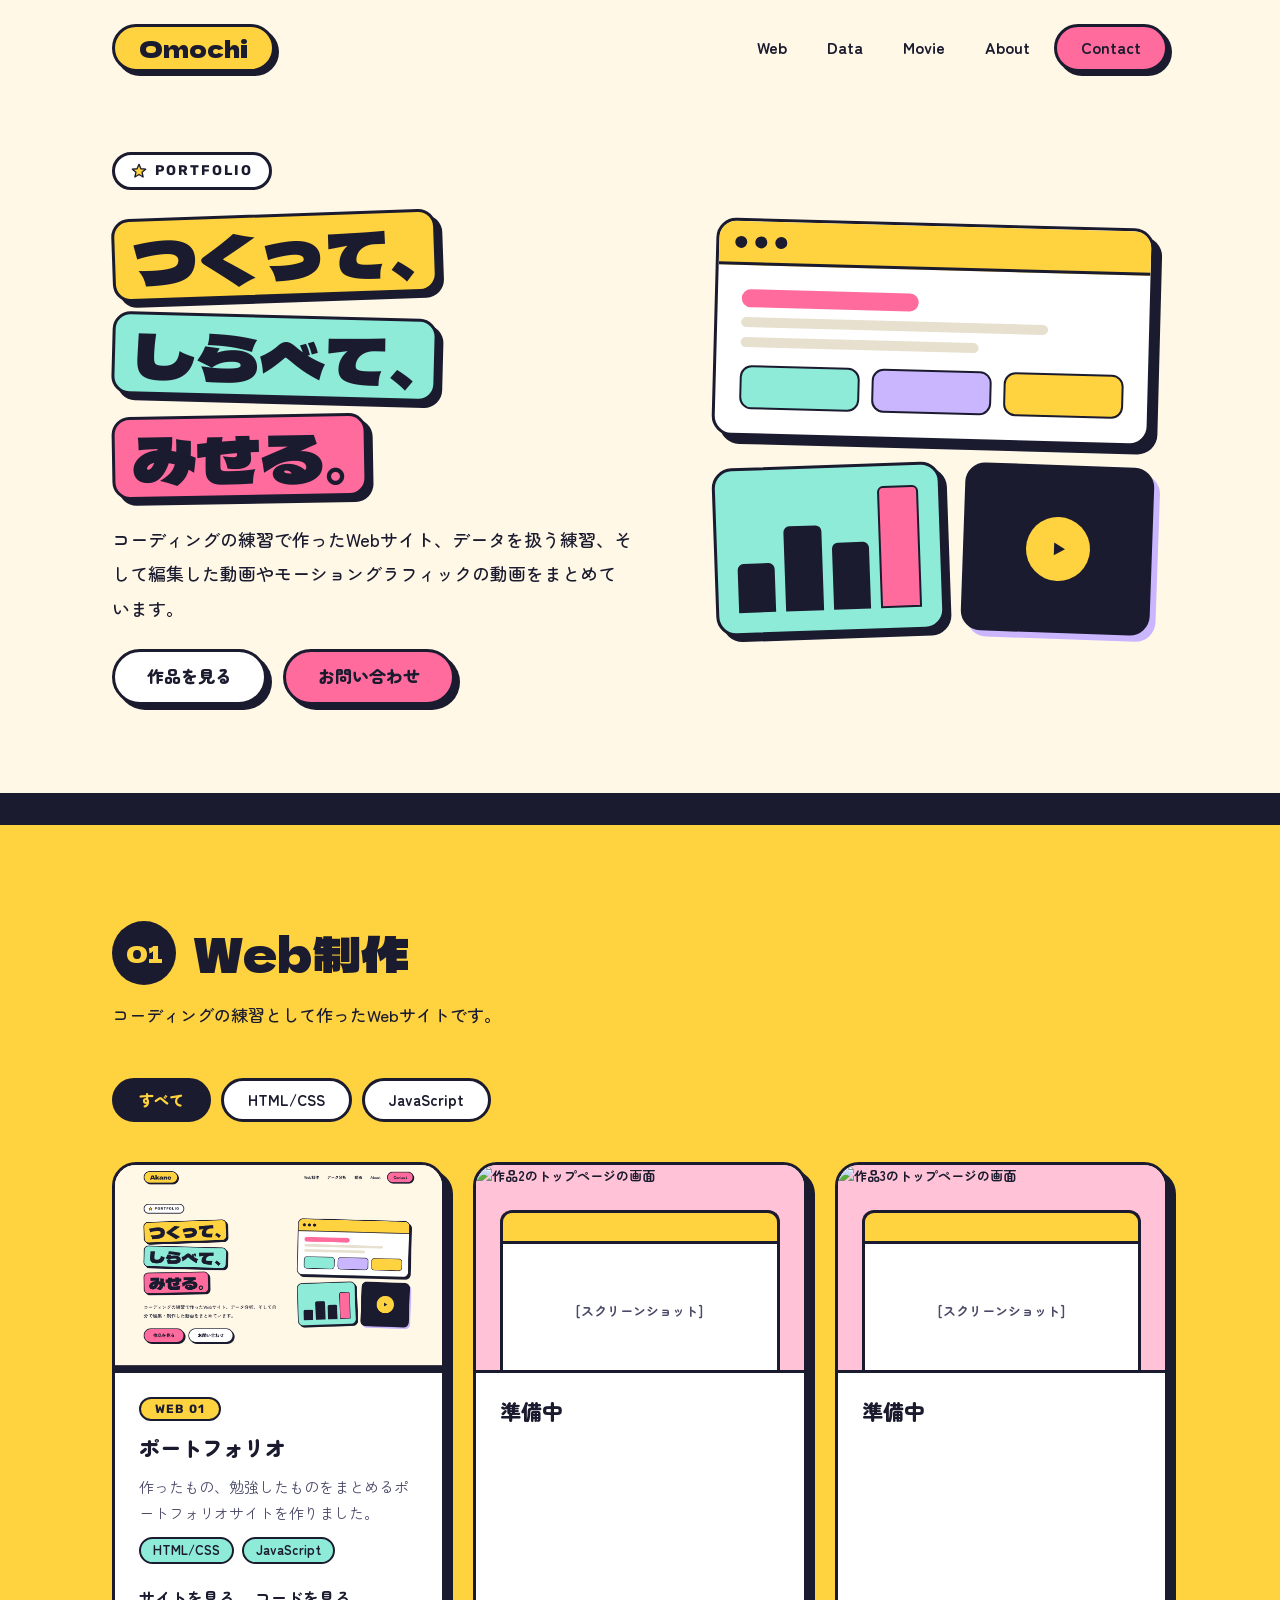
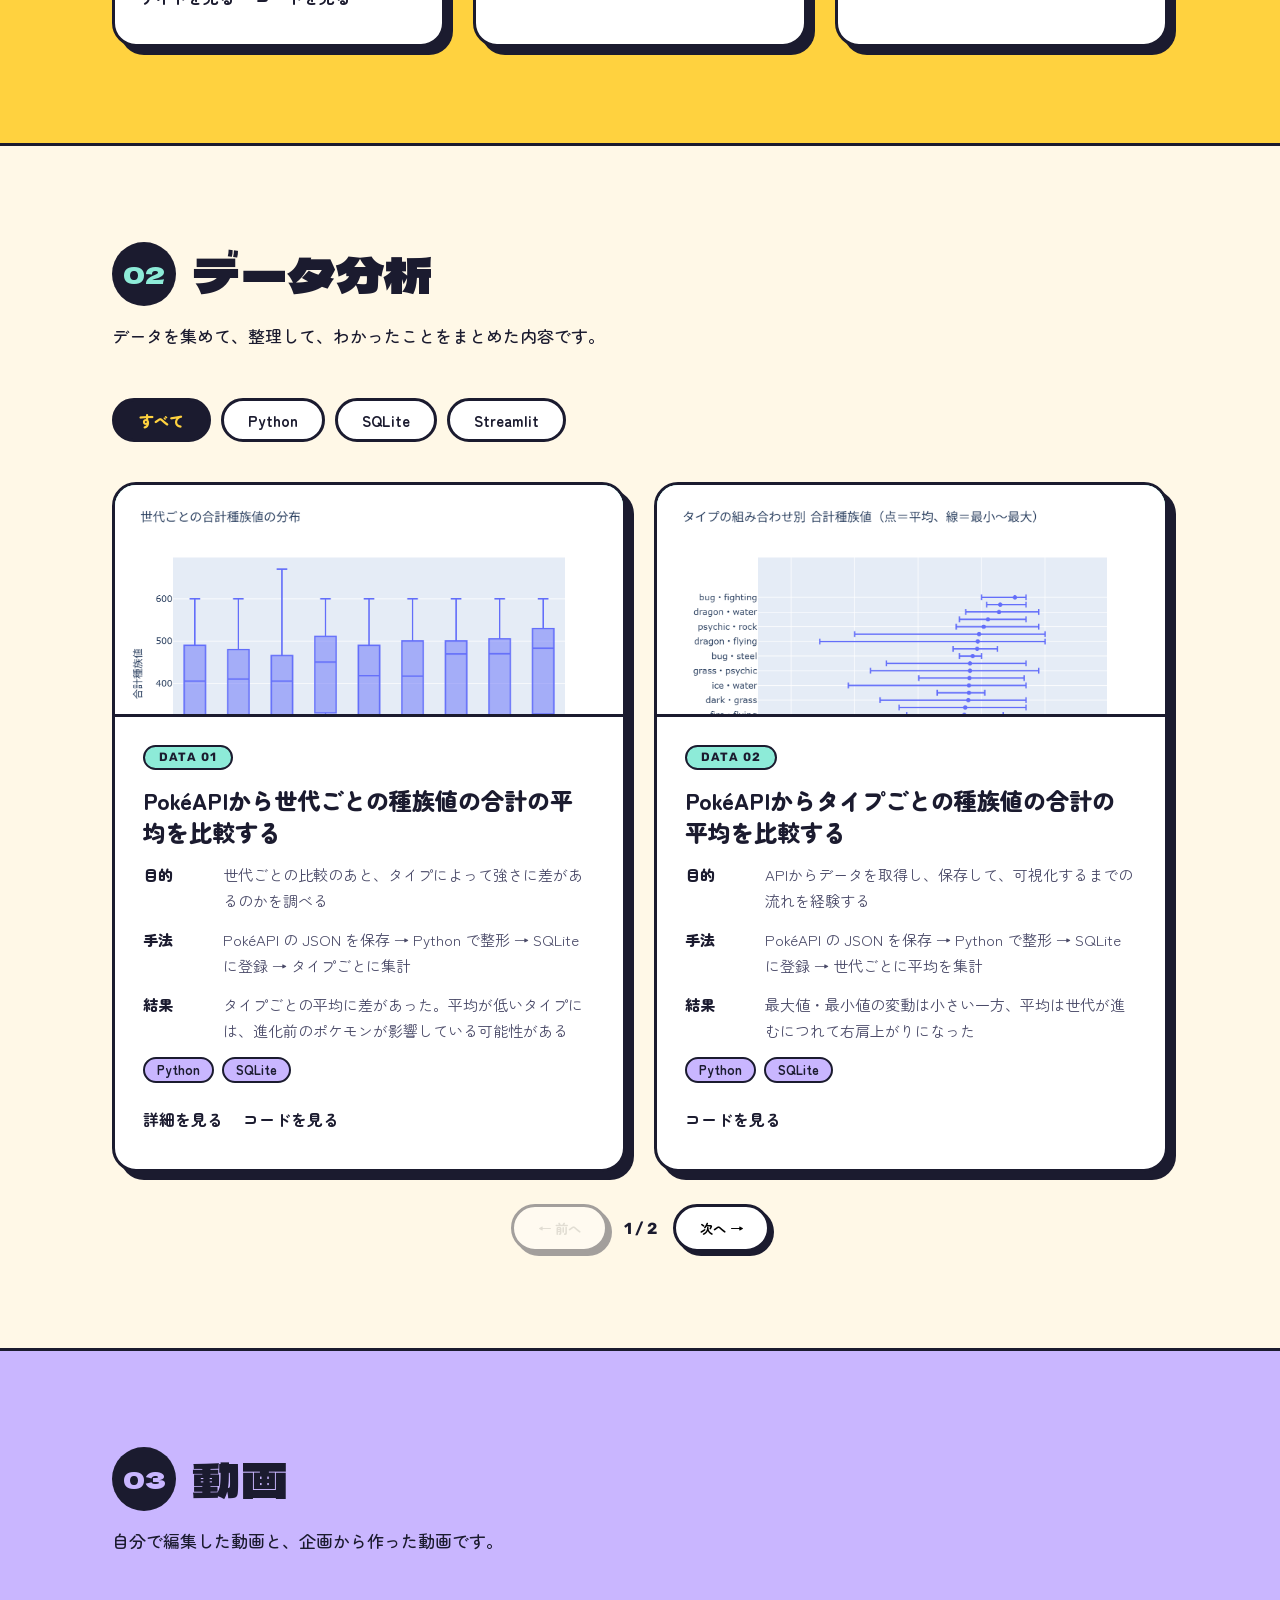
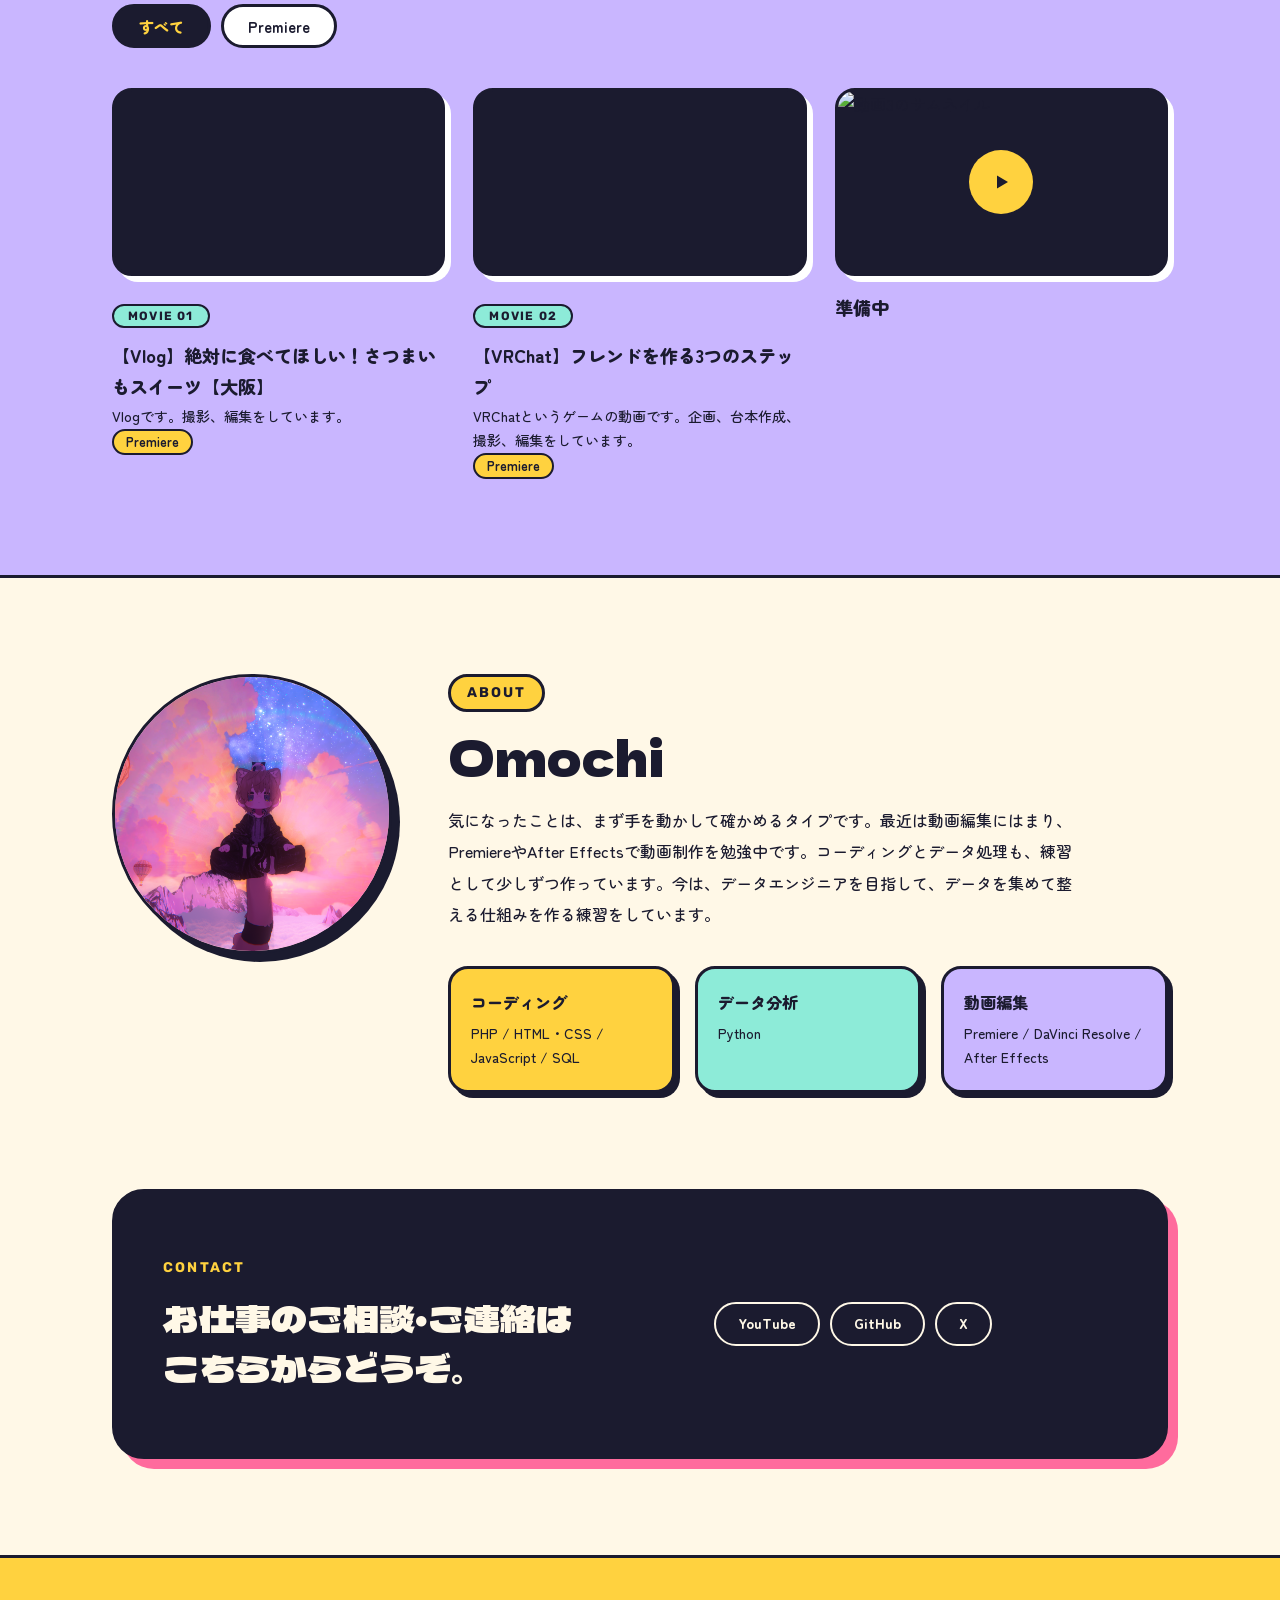
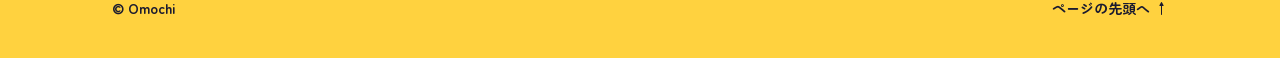
==== commit 1607ef43: "ページ追加とjs追加" ====
--- a/index.html
+++ b/index.html
@@ -159,19 +159,48 @@
                     </div>
                     
                     <ul class="chips">
-                        <li><button type="button" class="chip chip--on">すべて</button></li>
-                        <li><button type="button" class="chip">Python</button></li>
-                    </ul>
-
-                    <ul class="cards cards--data">
-                        <li>
+                        <li><button type="button" class="chip chip--on" data-filter="all" aria-pressed="true">すべて</button></li>
+                        <li><button type="button" class="chip" data-filter="Python" aria-pressed="false">Python</button></li>
+                        <li><button type="button" class="chip" data-filter="SQLite" aria-pressed="false">SQLite</button></li>
+                        <li><button type="button" class="chip" data-filter="Streamlit" aria-pressed="false">Streamlit</button></li>
+                    </ul>
+
+                    <ul class="cards cards--data" data-per-page="2">
+                        <li data-tags="Python,SQLite">
                             <article class="card">
                                 <div class="thumb thumb--data">
-                                    <img src="img/data01-chart.png" alt="世代ごとの平均合計種族値の折れ線グラフ">
+                                    <img src="img/data02-chart.png" alt="タイプごとの平均合計種族値のグラフ">
                                 </div>
                                 <div class="card-body">
                                     <p class="badge badge--data">DATA 01</p>
                                     <h3><a href="detail-data01.html">PokéAPIから世代ごとの種族値の合計の平均を比較する</a></h3>
+                                    <dl class="data-detail">
+                                        <dt>目的</dt>
+                                        <dd>世代ごとの比較のあと、タイプによって強さに差があるのかを調べる</dd>
+                                        <dt>手法</dt>
+                                        <dd>PokéAPI の JSON を保存 → Python で整形 → SQLite に登録 → タイプごとに集計</dd>
+                                        <dt>結果</dt>
+                                        <dd>タイプごとの平均に差があった。平均が低いタイプには、進化前のポケモンが影響している可能性がある</dd>
+                                    </dl>
+                                    <ul class="tags tags--data">
+                                        <li>Python</li>
+                                        <li>SQLite</li>
+                                    </ul>
+                                    <div class="card-links">
+                                        <a href="detail-data01.html">詳細を見る</a>
+                                        <a href="https://github.com/Nicol9632/poke">コードを見る</a>
+                                    </div>
+                                </div>
+                            </article>
+                        </li>
+                        <li data-tags="Python,SQLite">
+                            <article class="card">
+                                <div class="thumb thumb--data">
+                                    <img src="img/data03-chart.png" alt="世代ごとの平均合計種族値の折れ線グラフ">
+                                </div>
+                                <div class="card-body">
+                                    <p class="badge badge--data">DATA 02</p>
+                                    <h3><a href="detail-data02.html">PokéAPIからタイプごとの種族値の合計の平均を比較する</a></h3>
                                     <dl class="data-detail">
                                         <dt>目的</dt>
                                         <dd>APIからデータを取得し、保存して、可視化するまでの流れを経験する</dd>
@@ -190,28 +219,30 @@
                                 </div>
                             </article>
                         </li>
-                        <li>
+                        <li data-tags="Python,Streamlit"> 
                             <article class="card">
                                 <div class="thumb thumb--data">
-                                    <img src="img/data03-chart.png" alt="世代ごとの平均合計種族値の折れ線グラフ">
-                                </div>
-                                <div class="card-body">
-                                    <p class="badge badge--data">DATA 01</p>
-                                    <h3><a href="detail-data02.html">PokéAPIからタイプごとの種族値の合計の平均を比較する</a></h3>
+                                    <img src="img/data03-app.png" alt="YouTubeチャンネルの視聴回数や視聴者の流入元を見られるアプリの概要画面" width="1920" height="1408" loading="lazy">
+                                </div>
+                                <div class="card-body">
+                                    <p class="badge badge--data">DATA 03</p>
+                                    <h3><a href="detail-data03.html">YouTubeの分析アプリを作る</a></h3>
                                     <dl class="data-detail">
                                         <dt>目的</dt>
-                                        <dd>APIからデータを取得し、保存して、可視化するまでの流れを経験する</dd>
+                                        <dd>自分のチャンネルの動きを、画面で見られるようにする</dd>
                                         <dt>手法</dt>
-                                        <dd>PokéAPI の JSON を保存 → Python で整形 → SQLite に登録 → 世代ごとに平均を集計</dd>
+                                        <dd>YouTube Studio の CSV を Python で読み込み、Streamlit で表示</dd>
                                         <dt>結果</dt>
-                                        <dd>最大値・最小値の変動は小さい一方、平均は世代が進むにつれて右肩上がりになった</dd>
+                                        <dd>視聴回数、登録者の増減、流入元、よく見られている動画を、1つの画面で見られるようにした</dd>
                                     </dl>
                                     <ul class="tags tags--data">
                                         <li>Python</li>
-                                        <li>SQLite</li>
+                                        <li>Streamlit</li>
                                     </ul>
                                     <div class="card-links">
-                                        <a href="https://github.com/Nicol9632/poke">コードを見る</a>
+                                        <a href="detail-data03.html">詳細を見る</a>
+                                        <a href="[アプリのURL]">アプリを見る</a>
+                                        <a href="[GitHubのURL]">コードを見る</a>
                                     </div>
                                 </div>
                             </article>
--- a/css/style.css
+++ b/css/style.css
@@ -771,6 +771,47 @@
   text-underline-offset: 4px;
 }
 
+.cards > li[hidden] { display: none; }
+
+/* Data：2列で表示（スマホは1列） */
+.cards--data {
+    display: grid;
+    grid-template-columns: 1fr;
+    gap: 2rem 1.75rem;
+}
+@media (min-width: 48rem) {
+    .cards--data {
+        grid-template-columns: repeat(2, 1fr);
+    }
+}
+
+/* ページ切り替えのボタン */
+.card-pager {
+    display: flex;
+    align-items: center;
+    justify-content: center;
+    gap: 1rem;
+    margin-top: 2rem;
+}
+.card-pager[hidden] { display: none; }
+.card-pager-count {
+    margin: 0;
+    font-family: "Rubik", sans-serif;
+    font-weight: 700;
+}
+.card-pager .pill {
+    font-family: inherit;
+    cursor: pointer;
+}
+.card-pager .pill:disabled {
+    opacity: 0.4;
+    cursor: not-allowed;
+}
+.card-pager .pill:disabled:hover {
+    transform: none;
+    box-shadow: 4px 4px 0 var(--ink);
+}
+
 /* ===== 狭い画面 ===== */
 @media (max-width: 640px) {
   .header-inner { justify-content: center; padding-block: 1rem; }
